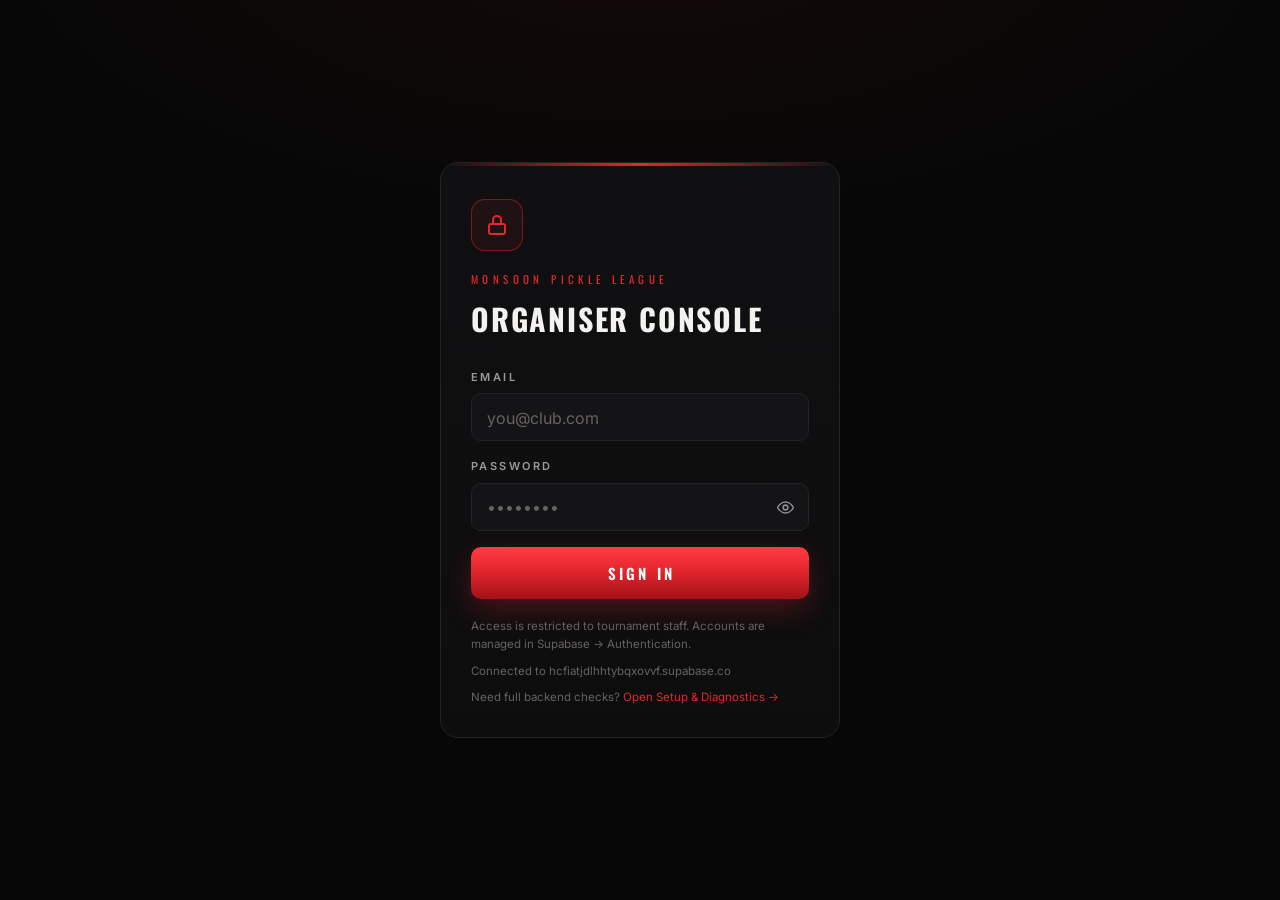
==== admin/index.html @ 857b5e9c "feat: match day — the run of show, the ladder and the rules that decide it Season 1 is one day: Sund" ====
<!DOCTYPE html>
<html lang="en">
<head>
  <meta charset="UTF-8" />
  <meta name="viewport" content="width=device-width, initial-scale=1.0, viewport-fit=cover" />
  <title>MPL Console — Monsoon Pickle League</title>
  <meta name="robots" content="noindex,nofollow" />
  <meta name="theme-color" content="#070707" />
  <link rel="icon" href="data:image/svg+xml,%3Csvg xmlns='http://www.w3.org/2000/svg' viewBox='0 0 100 100'%3E%3Crect x='8' y='8' width='84' height='84' rx='18' fill='%23e5262d'/%3E%3Cpath d='M30 52l14 14 26-30' stroke='%23070707' stroke-width='10' fill='none' stroke-linecap='round' stroke-linejoin='round'/%3E%3C/svg%3E" />
  <link rel="preconnect" href="https://fonts.googleapis.com" />
  <link rel="preconnect" href="https://fonts.gstatic.com" crossorigin />
  <link href="https://fonts.googleapis.com/css2?family=Oswald:wght@500;600;700&family=Inter:wght@400;500;600;700&family=Barlow+Condensed:wght@400;500;600;700&family=Barlow:wght@300;400;500;600&display=swap" rel="stylesheet" />
  <link rel="stylesheet" href="css/mn-card.css?v=202608200900" />
  <link rel="stylesheet" href="css/admin.css?v=202608200900" />
</head>
<body>


  <!-- ==================== LOGIN ==================== -->
  <div class="auth-wrap" id="authWrap">
    <form class="auth-card" id="loginForm" autocomplete="off">
      <div class="auth-badge" aria-hidden="true">
        <svg viewBox="0 0 24 24" fill="none" stroke="currentColor" stroke-width="2" stroke-linecap="round" stroke-linejoin="round"><rect x="4" y="11" width="16" height="10" rx="2"/><path d="M8 11V7a4 4 0 0 1 8 0v4"/></svg>
      </div>
      <p class="auth-kicker">Monsoon Pickle League</p>
      <h1 class="auth-title">Organiser Console</h1>

      <div class="field">
        <label for="adminEmail">Email</label>
        <input type="email" id="adminEmail" autocomplete="off" placeholder="you@club.com" required />
      </div>
      <div class="field">
        <label for="adminPass">Password</label>
        <input type="password" id="adminPass" autocomplete="new-password" placeholder="••••••••" required />
      </div>

      <div class="alert" id="authAlert" role="alert"></div>

      <button type="submit" class="btn-primary" id="btnLogin">
        <span class="spin" aria-hidden="true"></span><span class="btn-label">Sign In</span>
      </button>

      <button type="button" class="repair-toggle" id="btnRepairToggle" hidden>
        ⚡ First time here, or can't sign in? Set up my login →
      </button>

      <!-- Inline one-time account setup: creates + confirms the admin account
           using your Supabase secret key, then signs you straight in. -->
      <div class="repair-panel" id="repairPanel" hidden>
        <p class="repair-title">One-time login setup</p>
        <p class="repair-help">
          Paste your Supabase <b>secret key</b> (Project Settings → API keys →
          <code>service_role</code> or <code>sb_secret_…</code>). It's used in this
          tab only — never stored. This creates the account for the email &amp;
          password above (or resets them), confirms the email, and signs you in.
        </p>
        <div class="field">
          <label for="repairKey">Supabase secret key</label>
          <input type="password" id="repairKey" autocomplete="off" placeholder="service_role JWT or sb_secret_…" />
        </div>
        <div class="alert" id="repairAlert" role="alert"></div>
        <button type="button" class="btn-primary" id="btnRepairRun">
          <span class="spin" aria-hidden="true"></span><span class="btn-label">Create login &amp; sign in</span>
        </button>
      </div>

      <p class="auth-fine">Access is restricted to tournament staff. Accounts are managed in Supabase → Authentication.</p>
      <p class="auth-fine" id="authProject" style="margin-top:8px"></p>
      <p class="auth-fine" style="margin-top:8px">
        Need full backend checks? <a href="setup.html" style="color:var(--red); text-decoration:none">Open Setup &amp; Diagnostics →</a>
      </p>
    </form>
  </div>

  <!-- ==================== CONSOLE ==================== -->
  <div class="dash" id="dash" hidden>

    <header class="topbar">
      <div class="brand">
        <span class="brand-mark" aria-hidden="true"></span>
        <div>
          <p class="brand-league">Monsoon Pickle League</p>
          <p class="brand-sub">Organiser Console · <span id="brandSeason"></span></p>
        </div>
      </div>
      <div class="topbar-right">
        <span class="live-dot" id="liveDot" title="Realtime connection">
          <i></i><span id="liveLabel">connecting…</span>
        </span>
        <span class="whoami" id="whoami"></span>
        <button class="btn-mini ghost" id="btnLogout" type="button">Sign out</button>
      </div>
    </header>

    <nav class="tabs" role="tablist">
      <button class="tab on" data-tab="registrations" role="tab" aria-selected="true">Registrations</button>
      <button class="tab" data-tab="grid" role="tab" aria-selected="false">Full Table (Live)</button>
      <button class="tab" data-tab="teams" role="tab" aria-selected="false">Teams</button>
      <button class="tab" data-tab="tournament" role="tab" aria-selected="false">Tournament</button>
      <button class="tab" data-tab="pool" role="tab" aria-selected="false">Auction Pool</button>
      <button class="tab" data-tab="auction" role="tab" aria-selected="false">Auction</button>
      <button class="tab" data-tab="settings" role="tab" aria-selected="false">Event Controls</button>
    </nav>

    <!-- ---------- TAB: REGISTRATIONS ---------- -->
    <section class="tabpane" id="tab-registrations">

      <section class="stats" id="stats" aria-label="Registration statistics"></section>

      <section class="toolbar">
        <div class="filters">
          <input type="search" id="q" placeholder="Search name / phone / reg code…" />
          <select id="fPay">
            <option value="">All payments</option>
            <option>Online</option>
            <option>Cash</option>
          </select>
          <select id="fStatus"><option value="">All statuses</option></select>
        </div>
        <div class="toolbar-actions">
          <button class="btn-mini" id="btnRefresh" type="button">↻ Refresh</button>
          <button class="btn-mini" id="btnCsv" type="button">⬇ Download CSV</button>
          <button class="btn-primary sm" id="btnAdd" type="button">＋ Add Entry</button>
        </div>
      </section>

      <section class="table-wrap">
        <table class="regs">
          <thead>
            <tr>
              <th>Player</th>
              <th>Contact</th>
              <th>DUPR</th>
              <th>Jersey</th>
              <th>Payment</th>
              <th>Status</th>
              <th class="th-actions">Actions</th>
            </tr>
          </thead>
          <tbody id="regBody"></tbody>
        </table>
        <p class="empty" id="emptyMsg" hidden>No registrations match.</p>
      </section>
    </section>

    <!-- ---------- TAB: FULL TABLE (live editable spreadsheet) ---------- -->
    <section class="tabpane" id="tab-grid" hidden>
      <section class="toolbar">
        <div class="filters">
          <input type="search" id="gq" placeholder="Filter the sheet — name / phone / reg code / email…" />
        </div>
        <div class="toolbar-actions">
          <span class="grid-hint">Click any cell to edit · saves instantly · updates live</span>
          <button class="btn-mini" id="btnGridCsv" type="button">⬇ Download CSV</button>
          <button class="btn-primary sm" id="btnGridAdd" type="button">＋ Add Entry</button>
        </div>
      </section>

      <section class="grid-wrap">
        <table class="grid">
          <thead><tr id="gridHead"></tr></thead>
          <tbody id="gridBody"></tbody>
        </table>
        <p class="empty" id="gridEmpty" hidden>No registrations yet.</p>
      </section>

      <!-- used by the per-row photo upload buttons in the sheet -->
      <input type="file" id="gridPhotoInput" accept="image/*" hidden />
    </section>

    <!-- ---------- TAB: TEAMS ---------- -->
    <section class="tabpane" id="tab-teams" hidden>
      <section class="toolbar">
        <div class="filters">
          <input type="search" id="teamsQ" placeholder="Search a player or a team…" />
        </div>
        <div class="toolbar-actions">
          <span class="grid-hint" id="teamsHint">Live from the squad table — captains see the same list</span>
          <button class="btn-mini" id="btnTeamsCsv" type="button">⬇ Download CSV</button>
        </div>
      </section>

      <section class="stats" id="teamsStats" aria-label="Squad statistics"></section>

      <div class="squad-board" id="squadBoard"></div>
      <p class="empty" id="teamsEmpty" hidden>No squads yet — run <code>supabase/team-squads.sql</code>.</p>
    </section>

    <!-- ---------- TAB: TOURNAMENT ---------- -->
    <section class="tabpane" id="tab-tournament" hidden>
      <section class="toolbar">
        <div class="filters">
          <input type="search" id="tourQ" placeholder="Search a team…" />
          <select id="tourGroup">
            <option value="">All groups</option>
            <option value="A">Group A</option>
            <option value="B">Group B</option>
            <option value="C">Group C</option>
            <option value="D">Group D</option>
          </select>
        </div>
        <div class="toolbar-actions">
          <span class="grid-hint" id="tourWhen"></span>
          <button class="btn-mini" id="btnTourCsv" type="button">⬇ Download CSV</button>
        </div>
      </section>

      <section class="stats" id="tourStats" aria-label="Match day statistics"></section>

      <div id="tourFormat"></div>

      <h2 class="panel-title tour-h">Run of show</h2>
      <div class="run-wrap">
        <table class="run">
          <thead><tr id="runHead"></tr></thead>
          <tbody id="runBody"></tbody>
        </table>
      </div>
      <p class="empty" id="tourEmpty" hidden>No fixtures yet — run <code>supabase/tournament.sql</code>.</p>

      <h2 class="panel-title tour-h">Championship ladder</h2>
      <div id="tourLadder"></div>

      <h2 class="panel-title tour-h">The rules that decide it</h2>
      <div id="tourRules"></div>
    </section>

    <!-- ---------- TAB: AUCTION POOL ---------- -->
    <section class="tabpane" id="tab-pool" hidden>
      <section class="toolbar">
        <input type="search" id="poolQ" class="search" placeholder="Search by Player ID or name…" />
        <div class="toolbar-right">
          <span class="hint" id="poolHint">Click any cell to edit · saves instantly</span>
          <select id="poolCatFilter" class="mini-select">
            <option value="">All categories</option>
            <option value="A">A · Advance</option>
            <option value="B">B · Intermediate</option>
            <option value="C">C · Beginner</option>
          </select>
          <button class="btn-ghost" id="btnPoolAutolink" type="button" title="Give a Player Key to every pool player whose name matches a registration exactly">🔗 Auto-link by name</button>
          <button class="btn-ghost" id="btnPoolCsv" type="button">⬇ Download CSV</button>
          <button class="btn-primary" id="btnPoolAdd" type="button">+ Add player</button>
        </div>
      </section>

      <section class="stats" id="poolStats" aria-label="Pool statistics"></section>

      <!-- near-miss name matches the organiser can accept one by one -->
      <section class="suggest" id="poolSuggest" hidden>
        <div class="suggest-head">
          <h2 class="panel-title">Suggested links <span class="count" id="poolSuggestCount">0</span></h2>
          <p class="panel-sub">
            These pool players almost match a registration — usually a spelling difference.
            Linking one gives that player their photo, sex and DUPR. Check each before accepting.
          </p>
        </div>
        <div class="suggest-list" id="poolSuggestList"></div>
      </section>

      <section class="grid-wrap">
        <table class="grid">
          <thead><tr id="poolHead"></tr></thead>
          <tbody id="poolBody"></tbody>
        </table>
        <p class="empty" id="poolEmpty" hidden>The auction pool is empty.</p>
      </section>

      <!-- hidden input used by the per-row "upload photo" button -->
      <input type="file" id="poolPhotoInput" accept="image/*" hidden />
    </section>

    <!-- ---------- TAB: AUCTION ---------- -->
    <section class="tabpane" id="tab-auction" hidden>

      <!-- not-installed notice -->
      <div class="auc-missing" id="aucMissing" hidden>
        <b>Auction tables aren't installed yet.</b>
        <span>
          One-time setup: copy the SQL below, paste it into
          <b>Supabase → SQL Editor → Run</b>, then reload this page. It creates the
          auction tables and all 16 captain logins — the passwords appear here
          afterwards under <b>Team Logins</b>.
        </span>
        <div class="auc-missing-actions">
          <button class="btn-primary sm" id="btnCopyInstall" type="button">⧉ Copy setup SQL</button>
          <a class="btn-mini" id="lnkInstall" href="auction-install.sql" download="mpl-auction-install.sql">⬇ Download .sql</a>
          <a class="btn-mini ghost" id="lnkSqlEditor" href="#" target="_blank" rel="noopener">Open Supabase SQL Editor ↗</a>
        </div>
        <textarea id="installSql" class="install-sql" readonly hidden></textarea>
      </div>

      <div id="aucBody" hidden>

        <!-- ===== the screen the room watches ===== -->
        <section class="auc-stage" id="aucStage">

          <button class="mn-fs" id="btnAucFull" type="button"
                  title="Show this on the projector (F)" aria-label="Toggle full screen">
            <svg viewBox="0 0 24 24" fill="none" stroke="currentColor" stroke-width="2"
                 stroke-linecap="round" stroke-linejoin="round" aria-hidden="true">
              <path class="mn-fs-in" d="M8 3H5a2 2 0 0 0-2 2v3M16 3h3a2 2 0 0 1 2 2v3M8 21H5a2 2 0 0 1-2-2v-3M16 21h3a2 2 0 0 0 2-2v-3"/>
              <path class="mn-fs-out" d="M3 8h3a2 2 0 0 0 2-2V3M21 8h-3a2 2 0 0 1-2-2V3M3 16h3a2 2 0 0 1 2 2v3M21 16h-3a2 2 0 0 0-2 2v3"/>
            </svg>
            <span class="mn-fs-label">Full screen</span>
          </button>

          <div class="auc-stage-main">

            <div class="mplc-wrap" id="aucCard" hidden></div>

            <p class="auc-emptystage" id="aucEmptyStage">
              Enter a Player Key to put that player on screen.
            </p>
          </div>

          <div class="auc-stage-side">
            <div class="field">
              <label for="aucKey">Player Key</label>
              <div class="auc-key-row">
                <input type="search" id="aucKey" placeholder="e.g. 16" autocomplete="off"
                       spellcheck="false" autocapitalize="characters" />
                <button class="btn-mini" id="btnAucCall" type="button">Show</button>
              </div>
              <p class="auc-callhint" id="aucKeyHint" role="status"></p>
            </div>

            <div class="field">
              <label for="aucSellTeam">Sell to</label>
              <select id="aucSellTeam"></select>
            </div>
            <div class="field">
              <label for="aucSellPrice">Final price</label>
              <input type="number" id="aucSellPrice" min="0" step="100" placeholder="base price" />
            </div>
            <button class="btn-primary sm" id="btnAucSell" type="button">
              <span class="spin" aria-hidden="true"></span><span class="btn-label">✓ Sell Player</span>
            </button>
            <div class="auc-side-actions">
              <button class="btn-mini" id="btnAucUnsold" type="button">Mark unsold</button>
              <button class="btn-mini ghost" id="btnAucClear" type="button">Clear</button>
            </div>
          </div>
        </section>

        <!-- ===== one table: the whole pool, sold and unsold ===== -->
        <div class="panel">
          <h2 class="panel-title">Players <span class="count" id="aucListCount">0</span></h2>
          <div class="auc-list-bar">
            <input type="search" id="aucListQ" placeholder="Search by Player Key or name…" />
            <select id="aucListStatus">
              <option value="">All players</option>
              <option value="pool">Not yet auctioned</option>
              <option value="sold">Sold</option>
              <option value="unsold">Unsold</option>
            </select>
            <select id="aucListCat">
              <option value="">All categories</option>
              <option value="A">A · Advance</option>
              <option value="B">B · Intermediate</option>
              <option value="C">C · Beginner</option>
            </select>
            <select id="aucListTeam"><option value="">All teams</option></select>
          </div>
          <div class="auc-list-tally" id="aucListTally"></div>
          <div class="auc-list-wrap">
            <table class="auc-list">
              <thead>
                <tr>
                  <th>Key</th><th>Player</th><th>Cat</th><th class="num">Base</th>
                  <th>Status</th><th>Team</th><th class="num">Price</th><th class="th-actions">·</th>
                </tr>
              </thead>
              <tbody id="aucListBody"></tbody>
            </table>
            <p class="empty" id="aucListEmpty" hidden>No players match.</p>
          </div>
        </div>

        <!-- teams · wallets · squads -->
        <div class="panel">
          <h2 class="panel-title">Teams · Wallets · Squads <span class="count" id="aucTeamCount">16</span></h2>
          <p class="panel-sub">
            Every wallet updates automatically on each sale. Adjust a purse, top up funds,
            or release a player back to the pool (which refunds the team) — all live.
          </p>
          <div class="auc-team-bar">
            <input type="search" id="aucTeamQ" placeholder="Find a team or captain…" />
            <button class="btn-mini" id="btnAucExpandAll" type="button">Expand all squads</button>
          </div>
          <div class="team-cards" id="aucTeamCards"></div>
        </div>

        <!-- team logins: check & reset -->
        <div class="panel">
          <h2 class="panel-title">Team Logins <span class="count" id="aucLoginCount">0</span></h2>
          <p class="panel-sub">
            Check every captain's credentials and reset any password. Passwords are
            stored in a staff-only table — captains and the public can never read them.
          </p>

          <div class="login-key-row">
            <div class="field" style="margin:0; flex:1; min-width:220px">
              <label for="aucLoginKey">Supabase secret key <span class="hint">(needed to create or reset accounts · used in this tab only)</span></label>
              <input type="password" id="aucLoginKey" autocomplete="off" placeholder="service_role JWT or sb_secret_…" />
            </div>
          </div>

          <div class="login-actions">
            <button class="btn-primary sm" id="btnLoginCheck" type="button">
              <span class="spin" aria-hidden="true"></span><span class="btn-label">⟳ Check all logins</span>
            </button>
            <button class="btn-mini" id="btnLoginApplyAll" type="button">Create / reset all 16</button>
            <button class="btn-mini" id="btnLoginRandom" type="button">🎲 Generate new passwords</button>
            <button class="btn-mini" id="btnLoginReveal" type="button">👁 Show passwords</button>
            <button class="btn-mini" id="btnLoginCopy" type="button">⧉ Copy list</button>
            <button class="btn-mini" id="btnLoginCsv" type="button">⬇ CSV</button>
          </div>

          <div class="alert" id="aucLoginAlert" role="alert"></div>

          <div class="table-wrap">
            <table class="regs login-table">
              <thead>
                <tr><th>Username</th><th>Password</th><th>Account</th><th class="th-actions">Reset</th></tr>
              </thead>
              <tbody id="aucLoginBody"></tbody>
            </table>
          </div>
        </div>

        <div class="panel danger">
          <h2 class="panel-title">Auction Danger Zone</h2>
          <p class="panel-sub">Resets every purse to full and returns all players to the pool.</p>
          <div class="panel-actions">
            <button class="btn-mini danger" id="btnAucReset" type="button">Reset entire auction</button>
          </div>
        </div>
      </div>
    </section>

    <!-- ---------- TAB: EVENT CONTROLS ---------- -->
    <section class="tabpane" id="tab-settings" hidden>
      <div class="settings-grid">

        <div class="panel">
          <h2 class="panel-title">Registration Window</h2>
          <p class="panel-sub">Instantly open or close the public registration form.</p>
          <label class="switch-row">
            <span class="switch">
              <input type="checkbox" id="setOpen" />
              <i></i>
            </span>
            <span class="switch-label" id="setOpenLabel">Registrations are open</span>
          </label>
          <div class="field" style="margin-top:18px">
            <label for="setBanner">Announcement banner <span class="hint">(shown on the form; leave empty to hide)</span></label>
            <input type="text" id="setBanner" maxlength="140" placeholder="e.g. Only 8 doubles slots left!" />
          </div>
          <button class="btn-primary sm" id="btnSaveSettings" type="button" style="margin-top:6px">
            <span class="spin" aria-hidden="true"></span><span class="btn-label">Save Controls</span>
          </button>
        </div>

        <div class="panel">
          <h2 class="panel-title">Database</h2>
          <p class="panel-sub">Everything below acts directly on your Supabase project.</p>
          <ul class="db-facts" id="dbFacts"></ul>
          <div class="panel-actions">
            <button class="btn-mini" id="btnCsvAll" type="button">⬇ Export full CSV backup</button>
          </div>
        </div>

        <div class="panel danger">
          <h2 class="panel-title">Danger Zone</h2>
          <p class="panel-sub">Bulk actions are permanent. A confirmation is required.</p>
          <div class="panel-actions">
            <button class="btn-mini danger" id="btnPurgeRejected" type="button">Delete all rejected entries</button>
          </div>
        </div>

      </div>
    </section>
  </div>

  <!-- ==================== ENTRY EDITOR MODAL ==================== -->
  <div class="modal-veil" id="modalVeil" hidden>
    <form class="modal" id="entryForm" role="dialog" aria-modal="true" aria-labelledby="modalTitle">
      <header class="modal-head">
        <h2 id="modalTitle">Add Entry</h2>
        <button type="button" class="modal-x" id="btnModalClose" aria-label="Close">✕</button>
      </header>

      <div class="modal-body">
        <div class="mgrid">
          <div class="field span2">
            <label for="mName">Player's Name *</label>
            <input type="text" id="mName" required />
          </div>
          <div class="field">
            <label for="mPhone">Phone *</label>
            <input type="tel" id="mPhone" required />
          </div>
          <div class="field">
            <label for="mEmail">Email</label>
            <input type="email" id="mEmail" />
          </div>
          <div class="field">
            <label for="mGender">Gender *</label>
            <select id="mGender" required>
              <option>Male</option><option>Female</option><option>Other</option>
            </select>
          </div>
          <div class="field">
            <label for="mDupr">DUPR</label>
            <input type="number" id="mDupr" step="0.001" min="0" max="8" placeholder="unrated" />
          </div>
          <div class="field">
            <label for="mSize">Jersey Size *</label>
            <select id="mSize" required></select>
          </div>
          <div class="field">
            <label for="mJName">Name on Jersey *</label>
            <input type="text" id="mJName" maxlength="12" required />
          </div>
          <div class="field">
            <label for="mPay">Payment *</label>
            <select id="mPay"><option>Online</option><option>Cash</option></select>
          </div>
          <div class="field">
            <label for="mStatus">Status *</label>
            <select id="mStatus"></select>
          </div>

          <div class="field span2 img-fields">
            <div>
              <label for="mProfileFile">Profile picture</label>
              <div class="img-edit">
                <img id="mProfileThumb" alt="" hidden />
                <input type="file" id="mProfileFile" accept="image/*" />
              </div>
            </div>
            <div>
              <label for="mShotFile">Payment screenshot</label>
              <div class="img-edit">
                <img id="mShotThumb" alt="" hidden />
                <input type="file" id="mShotFile" accept="image/*" />
              </div>
            </div>
          </div>
        </div>

        <div class="alert" id="modalAlert" role="alert"></div>
      </div>

      <footer class="modal-foot">
        <button type="button" class="btn-mini ghost" id="btnModalCancel">Cancel</button>
        <button type="submit" class="btn-primary sm" id="btnModalSave">
          <span class="spin" aria-hidden="true"></span><span class="btn-label">Save Entry</span>
        </button>
      </footer>
    </form>
  </div>

  <!-- ==================== CONFIRM DIALOG ==================== -->
  <div class="modal-veil" id="confirmVeil" hidden>
    <div class="modal confirm" role="alertdialog" aria-modal="true" aria-labelledby="confirmMsg">
      <p id="confirmMsg" class="confirm-msg"></p>
      <div class="modal-foot">
        <button type="button" class="btn-mini ghost" id="btnConfirmNo">Cancel</button>
        <button type="button" class="btn-mini danger" id="btnConfirmYes">Delete</button>
      </div>
    </div>
  </div>

  <!-- ==================== LIGHTBOX / TOASTS ==================== -->
  <div class="lightbox" id="lightbox" hidden><img alt="Attachment preview" id="lightboxImg" /></div>
  <div class="toasts" id="toasts" aria-live="polite"></div>

  <script src="js/mpl-format.js?v=202608200900"></script>
  <script src="js/mn-sky.js?v=202608200900"></script>
  <script src="js/mn-card.js?v=202608200900"></script>
  <script src="js/mn-pw.js?v=202608200900"></script>
  <script src="js/mn-sold.js?v=202608200900"></script>
  <script src="js/vendor/supabase.js" defer></script>
  <script src="js/config.js?v=202608200900"></script>
  <script src="js/admin.js?v=202608200900" defer></script>
</body>
</html>
---- admin/css/mn-card.css ----
/* ==========================================================================
   THE PLAYER CARD

   The artwork is the card. This file does not draw any of it — no frame, no
   panel, no boxes, no wordmark. It places the supplied PNG at full size and
   positions the photo and the text on top of it, at percentages of the
   artwork so the whole thing scales as one picture from a phone to a
   projector.

   Type sizes are in cqw — hundredths of the card's own width — for the same
   reason. Nothing here uses a breakpoint.
   ========================================================================== */

.mplc-wrap { container-type: inline-size; width: 100%; }

.mplc {
  position: relative;
  width: 100%;
  aspect-ratio: var(--ratio, 1.5);
  overflow: hidden;
  font-family: 'Barlow Condensed', 'Oswald', system-ui, sans-serif;
  color: #fff;
  isolation: isolate;
  contain: layout paint;
  background: #000;
}

/* the artwork itself, edge to edge */
.mplc-art {
  position: absolute; inset: 0;
  width: 100%; height: 100%;
  display: block;
  object-fit: fill;          /* the overlay percentages assume the full frame */
  z-index: 0;
  pointer-events: none;
  user-select: none;
}

/* ---------- the photo, inside the panel the artwork draws ---------- */
.mplc-stand {
  position: absolute;
  z-index: 1;
  overflow: hidden;
  border-radius: 1.2cqw;
  display: grid;
  place-items: center;
}
.mplc-photo {
  width: 100%; height: 100%;
  display: block;
  object-fit: cover;
  /* object-position and filter are set per photo from its own pixels */
  object-position: 50% 18%;
  /* The panel is lit from a single overhead source. Feathering the photo's
     edges into the dark is what lets a flat phone snapshot sit inside that
     light instead of looking pasted onto it — and it is why a hard cutout
     is not needed for the card to read correctly. */
  -webkit-mask-image:
    radial-gradient(74% 78% at 50% 32%, #000 46%, rgba(0,0,0,.72) 70%, transparent 93%),
    linear-gradient(180deg, #000 58%, rgba(0,0,0,.4) 84%, transparent 99%);
  mask-image:
    radial-gradient(74% 78% at 50% 32%, #000 46%, rgba(0,0,0,.72) 70%, transparent 93%),
    linear-gradient(180deg, #000 58%, rgba(0,0,0,.4) 84%, transparent 99%);
  -webkit-mask-composite: source-in;
  mask-composite: intersect;
}
.mplc-photo.is-broken { display: none; }

/* If the artwork itself cannot be fetched — a stale cache pointing at a
   filename that no longer ships, a phone on a bad connection — the browser
   draws its own broken-image icon, which looks like a fault rather than a
   card. Hide it and fall back to the card's own dark ground, so the player's
   details still read as a deliberate card. */
.mplc-art.is-broken { visibility: hidden; }
.mplc:has(.mplc-art.is-broken) {
  background:
    radial-gradient(120% 90% at 50% -10%, #1a1622 0%, #0b0a10 46%, #050508 78%, #000 100%);
  border: 1px solid rgba(229, 38, 45, .4);
  border-radius: 2.1cqw;
}
.mplc-initial {
  font-weight: 700;
  font-size: 9cqw;
  color: rgba(255, 255, 255, .14);
  letter-spacing: .04em;
}

/* ---------- text on the artwork ---------- */
.mplc-name {
  position: absolute;
  z-index: 2;
  display: flex;
  align-items: flex-end;
  justify-content: center;   /* the artwork's right column is centred; so is this */
  text-align: center;
  font-weight: 700;
  font-size: 4.7cqw;
  line-height: 1;
  letter-spacing: .012em;
  text-transform: uppercase;
  text-shadow: 0 0 2.2cqw rgba(255, 92, 96, .3), 0 .16cqw .4cqw rgba(0, 0, 0, .92);
  overflow-wrap: anywhere;
}
.mplc-name[data-step="long"]  { font-size: 3.9cqw; }
.mplc-name[data-step="xlong"] { font-size: 3.15cqw; line-height: 1.04; }

/* one box on the artwork: label above its red rule, value below */
.mplc-tile,
.mplc-price {
  position: absolute;
  z-index: 2;
  display: flex;
  flex-direction: column;
  align-items: center;
  padding: 0 .5cqw;
  text-align: center;
}
.mplc-tile-k {
  font-family: 'Barlow', system-ui, sans-serif;
  font-weight: 600;
  font-size: 1.02cqw;
  letter-spacing: .2em;
  text-transform: uppercase;
  color: #9a9da4;
  white-space: nowrap;
  /* sit just above the rule the artwork already draws */
  height: var(--rule, 30%);
  display: flex;
  align-items: center;
}
/* fills the space below the artwork's rule and centres in it, so the figure
   is optically in the middle of the lower half of the box rather than
   hanging off the line */
.mplc-tile-v {
  flex: 1;
  display: flex;
  flex-direction: column;
  align-items: center;
  justify-content: center;
  font-weight: 700;
  font-size: 3.05cqw;
  line-height: 1.04;
  color: #fff;
  white-space: nowrap;
  min-height: 0;
}
.mplc-tile-v.is-empty { color: rgba(255, 255, 255, .3); }
.mplc-tile-v i {
  display: block;
  font-family: 'Barlow', system-ui, sans-serif;
  font-style: normal;
  font-weight: 600;
  font-size: .9cqw;
  letter-spacing: .17em;
  color: #ff9d9f;
  margin-top: .05cqw;
}

.mplc-price { justify-content: center; }
.mplc-price .mplc-price-v { margin-top: .1cqw; }
.mplc-price .mplc-tile-k { color: #ffcccd; height: auto; margin-bottom: .35cqw; }
.mplc-price-v {
  font-weight: 700;
  font-size: 4.15cqw;
  line-height: 1;
  color: #fff;
  white-space: nowrap;
  text-shadow: 0 0 1.8cqw rgba(255, 122, 124, .42);
}

/* auction state is not part of the artwork, so it stays at the corner */
.mplc-flag {
  position: absolute; top: 0; left: 0;
  z-index: 3;
  font-size: 1.35cqw; font-weight: 700;
  letter-spacing: .26em; text-transform: uppercase;
  padding: .5cqw 1.2cqw;
  border-radius: 0 0 .9cqw 0;
  background: linear-gradient(120deg, #b8161a, #e5262d);
  box-shadow: 0 .3cqw 1.6cqw rgba(0, 0, 0, .6);
}
.mplc-flag--unsold { background: linear-gradient(120deg, #3a3d45, #5a5e68); }
---- admin/css/admin.css ----
/* ============================================================
   MPL ORGANISER CONSOLE — standalone stylesheet
   (self-contained so /admin can deploy as its own Vercel project)
   ============================================================ */

:root {
  --bg: #070707;
  --bg-2: #0d0d0e;
  --panel: #101012;
  --panel-2: #141416;
  --line: #232326;
  --line-strong: #303034;
  --red: #e5262d;
  --red-deep: #a1121a;
  --red-glow: rgba(229, 38, 45, 0.35);
  --text: #f4f2ef;
  --text-dim: #9d9a96;
  --text-faint: #66625f;
  --ok: #2fbf71;
  --warn: #e8c35a;
  --info: #9cc0ff;
  --radius: 14px;
  --radius-sm: 10px;
  --font-display: "Oswald", "Arial Narrow", sans-serif;
  --font-body: "Inter", -apple-system, "Segoe UI", Roboto, sans-serif;
  --ease-out: cubic-bezier(0.16, 1, 0.3, 1);
}

* { box-sizing: border-box; margin: 0; padding: 0; }

body {
  background:
    radial-gradient(90% 60% at 50% -10%, rgba(229,38,45,0.06), transparent 60%),
    var(--bg);
  color: var(--text);
  font-family: var(--font-body);
  font-size: 16px;
  line-height: 1.55;
  -webkit-font-smoothing: antialiased;
  min-height: 100vh;
  min-height: 100svh;
}

img { max-width: 100%; display: block; }
button { font-family: inherit; cursor: pointer; }
input, select { font-family: inherit; }
[hidden] { display: none !important; }
::selection { background: var(--red); color: #fff; }

@keyframes pageIn {
  from { opacity: 0; transform: translateY(26px); }
  to   { opacity: 1; transform: none; }
}
@keyframes fadeIn { from { opacity: 0; } to { opacity: 1; } }
@keyframes rot { to { transform: rotate(360deg); } }
@keyframes shake {
  0%,100% { transform: translateX(0); }
  20% { transform: translateX(-7px); }
  40% { transform: translateX(6px); }
  60% { transform: translateX(-4px); }
  80% { transform: translateX(3px); }
}

/* ------------------------------------------------------------
   SHARED CONTROLS
   ------------------------------------------------------------ */
.field { margin-bottom: 16px; }
.field label {
  display: block;
  font-size: 11px;
  font-weight: 600;
  letter-spacing: 0.22em;
  text-transform: uppercase;
  color: var(--text-dim);
  margin-bottom: 8px;
}
.field .hint {
  text-transform: none;
  letter-spacing: 0.02em;
  color: var(--text-faint);
  font-weight: 400;
}
.field input, .field select {
  width: 100%;
  background: var(--panel-2);
  border: 1px solid var(--line);
  border-radius: var(--radius-sm);
  color: var(--text);
  font-size: 16px;
  padding: 13px 15px;
  outline: none;
  transition: border-color 0.25s, box-shadow 0.25s;
  appearance: none;
}
.field input::placeholder { color: var(--text-faint); }
.field input:focus, .field select:focus {
  border-color: var(--red);
  box-shadow: 0 0 0 3px rgba(229,38,45,0.16);
}
.field select {
  background-image: url("data:image/svg+xml,%3Csvg xmlns='http://www.w3.org/2000/svg' width='14' height='14' viewBox='0 0 24 24' fill='none' stroke='%239d9a96' stroke-width='2.4' stroke-linecap='round' stroke-linejoin='round'%3E%3Cpath d='m6 9 6 6 6-6'/%3E%3C/svg%3E");
  background-repeat: no-repeat;
  background-position: right 14px center;
  padding-right: 40px;
}

.btn-primary {
  width: 100%;
  appearance: none;
  border: none;
  border-radius: var(--radius-sm);
  background: linear-gradient(180deg, #ff3b42 0%, var(--red) 45%, var(--red-deep) 100%);
  color: #fff;
  font-family: var(--font-display);
  font-size: 15px;
  font-weight: 600;
  letter-spacing: 0.22em;
  text-indent: 0.22em;
  text-transform: uppercase;
  padding: 15px 18px;
  box-shadow: 0 10px 28px rgba(229,38,45,0.28);
  transition: transform 0.2s var(--ease-out), box-shadow 0.25s, filter 0.25s;
}
.btn-primary:hover { transform: translateY(-1px); box-shadow: 0 14px 36px rgba(229,38,45,0.38); }
.btn-primary:active { transform: none; }
.btn-primary:disabled { filter: grayscale(0.4) brightness(0.75); pointer-events: none; }
.btn-primary.sm { width: auto; font-size: 13px; padding: 12px 22px; }
.btn-primary .spin {
  display: none;
  width: 16px; height: 16px;
  border: 2.5px solid rgba(255,255,255,0.35);
  border-top-color: #fff;
  border-radius: 50%;
  animation: rot 0.8s linear infinite;
  vertical-align: -3px;
  margin-right: 10px;
}
.btn-primary.busy .spin { display: inline-block; }

.btn-mini {
  appearance: none;
  border: 1px solid var(--line-strong);
  background: var(--panel-2);
  color: var(--text);
  border-radius: 999px;
  font-size: 12.5px;
  font-weight: 600;
  letter-spacing: 0.06em;
  padding: 10px 18px;
  transition: all 0.2s;
  text-decoration: none;
  display: inline-flex;
  align-items: center;
  gap: 6px;
}
.btn-mini:hover { border-color: var(--red); color: #fff; }
.btn-mini.ghost { background: transparent; color: var(--text-dim); }
.btn-mini.danger { border-color: rgba(229,38,45,0.55); color: #ff8b8e; background: rgba(229,38,45,0.06); }
.btn-mini.danger:hover { background: rgba(229,38,45,0.14); color: #fff; }

.alert {
  border: 1px solid rgba(229,38,45,0.55);
  background: rgba(229,38,45,0.07);
  color: #ffd7d8;
  border-radius: var(--radius-sm);
  padding: 13px 16px;
  font-size: 14px;
  margin: 0 0 16px;
  display: none;
}
.alert.show { display: block; animation: shake 0.5s var(--ease-out); }

/* ------------------------------------------------------------
   AUTH
   ------------------------------------------------------------ */
.auth-wrap {
  min-height: 100vh;
  min-height: 100svh;
  display: grid;
  place-items: center;
  padding: 24px;
}
.auth-card {
  width: 100%;
  max-width: 400px;
  background: linear-gradient(180deg, var(--panel), var(--bg-2));
  border: 1px solid var(--line);
  border-radius: 18px;
  padding: 36px 30px 30px;
  animation: pageIn 0.7s var(--ease-out) both;
  position: relative;
  overflow: hidden;
}
.auth-card::before {
  content: "";
  position: absolute;
  top: 0; left: 0; right: 0;
  height: 3px;
  background: linear-gradient(90deg, transparent, var(--red), transparent);
}
.auth-badge {
  width: 52px; height: 52px;
  border-radius: 14px;
  display: grid;
  place-items: center;
  border: 1px solid rgba(229,38,45,0.45);
  background: rgba(229,38,45,0.08);
  color: var(--red);
  margin-bottom: 20px;
}
.auth-badge svg { width: 24px; height: 24px; }
.auth-kicker {
  font-family: var(--font-display);
  font-size: 11px;
  letter-spacing: 0.4em;
  text-transform: uppercase;
  color: var(--red);
  margin-bottom: 8px;
}
.auth-title {
  font-family: var(--font-display);
  font-size: 30px;
  font-weight: 700;
  letter-spacing: 0.06em;
  text-transform: uppercase;
  margin-bottom: 26px;
}
.auth-fine {
  margin-top: 18px;
  font-size: 11.5px;
  color: var(--text-faint);
  line-height: 1.6;
}

/* inline first-time login setup */
.repair-toggle {
  appearance: none;
  width: 100%;
  margin-top: 12px;
  background: transparent;
  border: 1px dashed var(--line-strong);
  color: var(--text-dim);
  border-radius: var(--radius-sm);
  font-size: 13px;
  font-weight: 600;
  padding: 12px 14px;
  transition: all 0.2s;
}
.repair-toggle:hover { border-color: var(--red); color: #fff; }
.repair-panel {
  margin-top: 14px;
  border: 1px solid rgba(229,38,45,0.4);
  border-radius: var(--radius-sm);
  background: rgba(229,38,45,0.05);
  padding: 18px 16px;
  animation: pageIn 0.4s var(--ease-out) both;
}
.repair-title {
  font-family: var(--font-display);
  font-size: 14px;
  font-weight: 600;
  letter-spacing: 0.2em;
  text-transform: uppercase;
  color: var(--red);
  margin-bottom: 8px;
}
.repair-help {
  font-size: 12px;
  color: var(--text-dim);
  line-height: 1.65;
  margin-bottom: 14px;
}
.repair-help code {
  background: var(--panel-2);
  border: 1px solid var(--line);
  border-radius: 5px;
  padding: 1px 6px;
  font-size: 11px;
  color: #ffb3b5;
}
.repair-panel .field { margin-bottom: 12px; }

/* ------------------------------------------------------------
   TOPBAR / TABS / LAYOUT
   ------------------------------------------------------------ */
.dash {
  max-width: 1240px;
  margin: 0 auto;
  padding: 22px 22px 90px;
  animation: pageIn 0.6s var(--ease-out) both;
}
@media (max-width: 600px) { .dash { padding: 16px 14px 70px; } }

.topbar {
  display: flex;
  flex-wrap: wrap;
  align-items: center;
  justify-content: space-between;
  gap: 14px;
  padding: 14px 18px;
  border: 1px solid var(--line);
  border-radius: var(--radius);
  background: linear-gradient(180deg, var(--panel), var(--bg-2));
  margin-bottom: 18px;
}
.brand { display: flex; align-items: center; gap: 13px; min-width: 0; }
.brand-mark {
  flex: none;
  width: 38px; height: 38px;
  border-radius: 11px;
  background:
    radial-gradient(circle at 32% 30%, #ff5a5f, var(--red-deep));
  box-shadow: 0 6px 18px rgba(229,38,45,0.35);
  position: relative;
}
.brand-mark::after {
  content: "";
  position: absolute;
  inset: 10px;
  border-radius: 50%;
  background:
    radial-gradient(circle at 35% 35%, rgba(0,0,0,0.55) 2.5px, transparent 3px),
    radial-gradient(circle at 68% 30%, rgba(0,0,0,0.55) 2.5px, transparent 3px),
    radial-gradient(circle at 55% 65%, rgba(0,0,0,0.55) 2.5px, transparent 3px);
}
.brand-league {
  font-family: var(--font-display);
  font-weight: 700;
  font-size: 15px;
  letter-spacing: 0.14em;
  text-transform: uppercase;
  white-space: nowrap;
}
.brand-sub {
  font-size: 11px;
  color: var(--text-faint);
  letter-spacing: 0.08em;
}
.topbar-right {
  display: flex;
  align-items: center;
  gap: 14px;
  flex-wrap: wrap;
}
.whoami {
  font-size: 12px;
  color: var(--text-dim);
  max-width: 220px;
  overflow: hidden;
  text-overflow: ellipsis;
  white-space: nowrap;
}
.live-dot {
  display: inline-flex;
  align-items: center;
  gap: 7px;
  font-size: 11px;
  letter-spacing: 0.14em;
  text-transform: uppercase;
  color: var(--text-faint);
  border: 1px solid var(--line);
  padding: 6px 13px;
  border-radius: 999px;
}
.live-dot i {
  width: 7px; height: 7px;
  border-radius: 50%;
  background: var(--text-faint);
}
.live-dot.on { color: var(--ok); border-color: rgba(47,191,113,0.4); }
.live-dot.on i {
  background: var(--ok);
  box-shadow: 0 0 8px rgba(47,191,113,0.8);
  animation: livePulse 1.8s ease-in-out infinite;
}
@keyframes livePulse { 0%,100% { opacity: 1; } 50% { opacity: 0.35; } }

.tabs { display: flex; gap: 8px; margin-bottom: 20px; }
.tab {
  appearance: none;
  border: 1px solid var(--line);
  background: transparent;
  color: var(--text-dim);
  border-radius: 999px;
  font-family: var(--font-display);
  font-size: 13px;
  font-weight: 600;
  letter-spacing: 0.18em;
  text-transform: uppercase;
  padding: 11px 22px;
  transition: all 0.22s var(--ease-out);
}
.tab:hover { color: var(--text); border-color: var(--line-strong); }
.tab.on {
  color: #fff;
  border-color: var(--red);
  background: rgba(229,38,45,0.12);
  box-shadow: 0 4px 18px rgba(229,38,45,0.14);
}
.tabpane { animation: pageIn 0.45s var(--ease-out) both; }

/* ------------------------------------------------------------
   STATS
   ------------------------------------------------------------ */
.stats {
  display: grid;
  grid-template-columns: repeat(auto-fit, minmax(140px, 1fr));
  gap: 12px;
  margin-bottom: 18px;
}
.stat {
  border: 1px solid var(--line);
  border-radius: var(--radius-sm);
  background: var(--panel);
  padding: 16px 18px;
  position: relative;
  overflow: hidden;
}
.stat::after {
  content: "";
  position: absolute;
  left: 0; top: 0; bottom: 0;
  width: 3px;
  background: var(--line-strong);
}
.stat.red::after { background: var(--red); }
.stat.ok::after { background: var(--ok); }
.stat.warn::after { background: var(--warn); }
.stat .n {
  font-family: var(--font-display);
  font-size: 30px;
  font-weight: 700;
  line-height: 1.1;
}
.stat.red .n { color: var(--red); }
.stat.ok .n { color: var(--ok); }
.stat.warn .n { color: var(--warn); }
.stat .l {
  font-size: 10.5px;
  letter-spacing: 0.2em;
  text-transform: uppercase;
  color: var(--text-faint);
  margin-top: 4px;
}

/* ------------------------------------------------------------
   TOOLBAR
   ------------------------------------------------------------ */
.toolbar {
  display: flex;
  flex-wrap: wrap;
  gap: 10px;
  align-items: center;
  justify-content: space-between;
  margin-bottom: 16px;
}
.filters {
  display: grid;
  grid-template-columns: minmax(180px, 2fr) repeat(3, minmax(120px, 1fr));
  gap: 10px;
  flex: 1;
  min-width: 0;
}
@media (max-width: 900px) { .filters { grid-template-columns: 1fr 1fr; } }
@media (max-width: 480px) { .filters { grid-template-columns: 1fr; } }
.filters input, .filters select {
  background: var(--panel-2);
  border: 1px solid var(--line);
  border-radius: var(--radius-sm);
  color: var(--text);
  font-size: 16px;
  padding: 11px 14px;
  outline: none;
  appearance: none;
  min-width: 0;
}
.filters input:focus, .filters select:focus { border-color: var(--red); }
.toolbar-actions { display: flex; gap: 9px; flex-wrap: wrap; }

/* ------------------------------------------------------------
   TABLE
   ------------------------------------------------------------ */
.table-wrap {
  border: 1px solid var(--line);
  border-radius: var(--radius);
  overflow-x: auto;
  background: var(--panel);
  -webkit-overflow-scrolling: touch;
}
table.regs {
  width: 100%;
  border-collapse: collapse;
  min-width: 980px;
  font-size: 13.5px;
}
.regs th {
  text-align: left;
  font-size: 10.5px;
  letter-spacing: 0.24em;
  text-transform: uppercase;
  color: var(--text-faint);
  font-weight: 600;
  padding: 14px 16px;
  border-bottom: 1px solid var(--line);
  white-space: nowrap;
  position: sticky;
  top: 0;
  background: var(--panel);
  z-index: 1;
}
.regs td {
  padding: 13px 16px;
  border-bottom: 1px solid var(--line);
  vertical-align: middle;
}
.regs tbody tr { transition: background 0.15s; }
.regs tbody tr:hover { background: rgba(255,255,255,0.025); }
.regs tbody tr.fresh { animation: freshRow 2.4s ease-out both; }
@keyframes freshRow {
  from { background: rgba(229,38,45,0.16); }
  to   { background: transparent; }
}
.regs tbody tr:last-child td { border-bottom: none; }

.p-cell { display: flex; align-items: center; gap: 12px; min-width: 190px; }
.avatar-sm {
  width: 40px; height: 40px;
  border-radius: 50%;
  object-fit: cover;
  border: 1.5px solid var(--line-strong);
  cursor: zoom-in;
  flex: none;
  background: var(--panel-2);
}
.avatar-sm.none {
  display: grid;
  place-items: center;
  color: var(--text-faint);
  font-size: 15px;
  cursor: default;
}
.p-cell .nm { font-weight: 600; color: var(--text); overflow-wrap: anywhere; }
.p-cell .code {
  font-family: ui-monospace, Menlo, monospace;
  font-size: 11px;
  color: var(--red);
  letter-spacing: 0.05em;
}
.sub { color: var(--text-faint); font-size: 12px; overflow-wrap: anywhere; }
td .partner { color: var(--text-dim); font-size: 12px; }

.pay-chip {
  display: inline-flex;
  align-items: center;
  gap: 7px;
  font-size: 12px;
  font-weight: 600;
  padding: 5px 12px;
  border-radius: 999px;
  border: 1px solid var(--line-strong);
  color: var(--text-dim);
  white-space: nowrap;
}
.pay-chip.online { border-color: rgba(229,38,45,0.5); color: #ff9a9d; }
.shot-link {
  color: var(--text);
  text-decoration: underline dotted;
  cursor: zoom-in;
  font-size: 12px;
}

select.status {
  appearance: none;
  background: var(--panel-2);
  border: 1px solid var(--line-strong);
  color: var(--text);
  border-radius: 999px;
  font-size: 12px;
  font-weight: 600;
  padding: 7px 26px 7px 14px;
  outline: none;
  cursor: pointer;
  background-image: url("data:image/svg+xml,%3Csvg xmlns='http://www.w3.org/2000/svg' width='10' height='10' viewBox='0 0 24 24' fill='none' stroke='%2366625f' stroke-width='3' stroke-linecap='round' stroke-linejoin='round'%3E%3Cpath d='m6 9 6 6 6-6'/%3E%3C/svg%3E");
  background-repeat: no-repeat;
  background-position: right 10px center;
}
select.status.s-pending    { border-color: #8a6d1a; color: var(--warn); }
select.status.s-verified   { border-color: rgba(47,191,113,0.6); color: var(--ok); }
select.status.s-checked-in { border-color: rgba(120,170,255,0.55); color: var(--info); }
select.status.s-rejected   { border-color: rgba(229,38,45,0.6); color: #ff8b8e; }

.th-actions { text-align: right; }
.row-actions {
  display: flex;
  gap: 7px;
  justify-content: flex-end;
}
.icon-btn {
  appearance: none;
  width: 34px; height: 34px;
  border-radius: 9px;
  border: 1px solid var(--line-strong);
  background: var(--panel-2);
  color: var(--text-dim);
  display: grid;
  place-items: center;
  transition: all 0.18s;
}
.icon-btn svg { width: 15px; height: 15px; }
.icon-btn:hover { border-color: var(--text-dim); color: #fff; }
.icon-btn.del:hover { border-color: var(--red); color: #ff8b8e; background: rgba(229,38,45,0.08); }

.empty { text-align: center; color: var(--text-faint); padding: 46px 20px; }

/* ------------------------------------------------------------
   SETTINGS TAB
   ------------------------------------------------------------ */
.settings-grid {
  display: grid;
  grid-template-columns: 1fr 1fr;
  gap: 14px;
}
@media (max-width: 820px) { .settings-grid { grid-template-columns: 1fr; } }
.panel {
  border: 1px solid var(--line);
  border-radius: var(--radius);
  background: var(--panel);
  padding: 24px;
}
.panel.danger { border-color: rgba(229,38,45,0.35); grid-column: 1 / -1; }
.panel-title {
  font-family: var(--font-display);
  font-size: 16px;
  font-weight: 600;
  letter-spacing: 0.22em;
  text-transform: uppercase;
  margin-bottom: 6px;
}
.panel.danger .panel-title { color: #ff8b8e; }
.panel-sub { font-size: 13px; color: var(--text-faint); margin-bottom: 18px; }
.panel-actions { display: flex; gap: 10px; flex-wrap: wrap; }

.db-facts { list-style: none; margin-bottom: 18px; }
.db-facts li {
  display: flex;
  justify-content: space-between;
  gap: 14px;
  font-size: 13.5px;
  padding: 9px 0;
  border-bottom: 1px dashed var(--line);
  color: var(--text-dim);
}
.db-facts li:last-child { border-bottom: none; }
.db-facts b { color: var(--text); overflow-wrap: anywhere; text-align: right; }

/* switch */
.switch-row { display: flex; align-items: center; gap: 13px; cursor: pointer; }
.switch { position: relative; display: inline-block; flex: none; }
.switch input { position: absolute; inset: 0; opacity: 0; cursor: pointer; }
.switch i {
  display: block;
  width: 52px; height: 30px;
  border-radius: 999px;
  background: var(--panel-2);
  border: 1px solid var(--line-strong);
  transition: background 0.25s, border-color 0.25s;
  position: relative;
}
.switch i::after {
  content: "";
  position: absolute;
  top: 3px; left: 3px;
  width: 22px; height: 22px;
  border-radius: 50%;
  background: var(--text-dim);
  transition: transform 0.28s var(--ease-out), background 0.25s;
}
.switch input:checked + i {
  background: rgba(47,191,113,0.18);
  border-color: rgba(47,191,113,0.55);
}
.switch input:checked + i::after {
  transform: translateX(22px);
  background: var(--ok);
}
.switch-label { font-size: 14.5px; font-weight: 600; }

/* ------------------------------------------------------------
   MODALS
   ------------------------------------------------------------ */
.modal-veil {
  position: fixed;
  inset: 0;
  z-index: 80;
  background: rgba(0,0,0,0.72);
  display: grid;
  place-items: center;
  padding: 18px;
  animation: fadeIn 0.22s ease both;
  overflow-y: auto;
}
.modal {
  width: 100%;
  max-width: 640px;
  max-height: calc(100vh - 36px);
  max-height: calc(100svh - 36px);
  display: flex;
  flex-direction: column;
  background: linear-gradient(180deg, var(--panel), var(--bg-2));
  border: 1px solid var(--line-strong);
  border-radius: 18px;
  box-shadow: 0 40px 90px rgba(0,0,0,0.7);
  animation: modalIn 0.35s var(--ease-out) both;
}
@keyframes modalIn {
  from { opacity: 0; transform: translateY(26px) scale(0.98); }
  to   { opacity: 1; transform: none; }
}
.modal-head {
  display: flex;
  align-items: center;
  justify-content: space-between;
  padding: 20px 24px 14px;
  border-bottom: 1px solid var(--line);
}
.modal-head h2 {
  font-family: var(--font-display);
  font-size: 18px;
  font-weight: 600;
  letter-spacing: 0.18em;
  text-transform: uppercase;
}
.modal-x {
  appearance: none;
  border: 1px solid var(--line-strong);
  background: transparent;
  color: var(--text-dim);
  width: 34px; height: 34px;
  border-radius: 50%;
  transition: all 0.2s;
}
.modal-x:hover { border-color: var(--red); color: var(--red); }
.modal-body { padding: 20px 24px 6px; overflow-y: auto; }
.modal-foot {
  display: flex;
  justify-content: flex-end;
  gap: 10px;
  padding: 14px 24px 20px;
  border-top: 1px solid var(--line);
}
.mgrid {
  display: grid;
  grid-template-columns: 1fr 1fr;
  gap: 0 14px;
}
@media (max-width: 540px) { .mgrid { grid-template-columns: 1fr; } }
.mgrid .span2 { grid-column: 1 / -1; }

.img-fields {
  display: grid;
  grid-template-columns: 1fr 1fr;
  gap: 14px;
}
@media (max-width: 540px) { .img-fields { grid-template-columns: 1fr; } }
.img-edit {
  border: 1.5px dashed var(--line-strong);
  border-radius: var(--radius-sm);
  padding: 12px;
  display: flex;
  align-items: center;
  gap: 12px;
}
.img-edit img {
  width: 46px; height: 46px;
  border-radius: 9px;
  object-fit: cover;
  flex: none;
}
.img-edit input[type="file"] {
  font-size: 12px;
  color: var(--text-dim);
  min-width: 0;
  width: 100%;
}
.img-edit input[type="file"]::file-selector-button {
  appearance: none;
  border: 1px solid var(--line-strong);
  background: var(--panel-2);
  color: var(--text);
  border-radius: 999px;
  font-size: 11.5px;
  font-weight: 600;
  padding: 7px 13px;
  margin-right: 10px;
  cursor: pointer;
}

.modal.confirm { max-width: 420px; padding-top: 10px; }
.confirm-msg { padding: 22px 24px 8px; font-size: 15px; line-height: 1.6; }

/* ------------------------------------------------------------
   LIGHTBOX & TOASTS
   ------------------------------------------------------------ */
.lightbox {
  position: fixed;
  inset: 0;
  z-index: 90;
  background: rgba(0,0,0,0.88);
  display: grid;
  place-items: center;
  padding: 30px;
  cursor: zoom-out;
  animation: fadeIn 0.25s ease both;
}
.lightbox img {
  max-width: min(92vw, 900px);
  max-height: 86vh;
  border-radius: 12px;
  box-shadow: 0 30px 80px rgba(0,0,0,0.7);
}

.toasts {
  position: fixed;
  bottom: 20px;
  left: 50%;
  transform: translateX(-50%);
  z-index: 95;
  display: flex;
  flex-direction: column;
  gap: 8px;
  width: min(420px, calc(100vw - 32px));
}
.toast {
  background: #17171a;
  border: 1px solid var(--line-strong);
  border-left: 3px solid var(--ok);
  color: var(--text);
  border-radius: var(--radius-sm);
  padding: 13px 16px;
  font-size: 13.5px;
  box-shadow: 0 16px 40px rgba(0,0,0,0.5);
  animation: toastIn 0.4s var(--ease-out) both;
}
.toast.err { border-left-color: var(--red); }
.toast.info { border-left-color: var(--info); }
@keyframes toastIn {
  from { opacity: 0; transform: translateY(14px); }
  to   { opacity: 1; transform: none; }
}
.toast.out { transition: opacity 0.4s, transform 0.4s; opacity: 0; transform: translateY(8px); }

@media (prefers-reduced-motion: reduce) {
  *, *::before, *::after {
    animation-duration: 0.001s !important;
    transition-duration: 0.001s !important;
  }
}

/* ============================================================
   FULL TABLE — live, Excel-style editable spreadsheet
   ============================================================ */
.grid-wrap {
  border: 1px solid var(--line);
  border-radius: var(--radius);
  overflow: auto;
  max-height: 74vh;
  background: var(--panel);
  -webkit-overflow-scrolling: touch;
}
table.grid {
  border-collapse: collapse;
  min-width: 1560px;
  font-size: 12.5px;
}
.grid th {
  position: sticky;
  top: 0;
  z-index: 2;
  background: var(--panel-2);
  text-align: left;
  font-size: 10px;
  letter-spacing: 0.16em;
  text-transform: uppercase;
  color: var(--text-faint);
  font-weight: 600;
  padding: 11px 10px;
  border-bottom: 1px solid var(--line-strong);
  border-right: 1px solid var(--line);
  white-space: nowrap;
}
.grid td.g-td {
  padding: 0;
  border-bottom: 1px solid var(--line);
  border-right: 1px solid var(--line);
  vertical-align: middle;
}
.grid tbody tr:hover { background: rgba(255, 255, 255, 0.02); }
.grid tbody tr:last-child td { border-bottom: none; }

.g-in,
.g-sel {
  width: 100%;
  min-width: 96px;
  background: transparent;
  border: 1px solid transparent;
  color: var(--text);
  font: inherit;
  padding: 9px 10px;
  outline: none;
  border-radius: 0;
}
.g-num { min-width: 64px; }
.g-in:hover,
.g-sel:hover { background: rgba(255, 255, 255, 0.03); }
.g-in:focus,
.g-sel:focus {
  border-color: var(--red);
  background: rgba(229, 38, 45, 0.06);
  box-shadow: inset 0 0 0 1px var(--red-glow);
}
.g-sel {
  appearance: none;
  cursor: pointer;
  padding-right: 22px;
  background-image: url("data:image/svg+xml,%3Csvg xmlns='http://www.w3.org/2000/svg' width='9' height='9' viewBox='0 0 24 24' fill='none' stroke='%2366625f' stroke-width='3' stroke-linecap='round' stroke-linejoin='round'%3E%3Cpath d='m6 9 6 6 6-6'/%3E%3C/svg%3E");
  background-repeat: no-repeat;
  background-position: right 8px center;
}
.g-sel option { background: var(--panel-2); color: var(--text); }
.g-code {
  display: inline-block;
  padding: 9px 10px;
  font-family: ui-monospace, Menlo, monospace;
  font-size: 11px;
  color: var(--red);
  letter-spacing: 0.04em;
  white-space: nowrap;
}
.g-ro {
  display: inline-block;
  padding: 9px 10px;
  color: var(--text-dim);
  white-space: nowrap;
  font-size: 11.5px;
}
.g-thumb {
  width: 34px;
  height: 34px;
  border-radius: 7px;
  object-fit: cover;
  border: 1px solid var(--line-strong);
  cursor: zoom-in;
  margin: 6px 10px;
  display: block;
  background: var(--panel-2);
}
.g-status.s-pending    { color: var(--warn); }
.g-status.s-verified   { color: var(--ok); }
.g-status.s-checked-in { color: var(--info); }
.g-status.s-rejected   { color: #ff8b8e; }

.g-td.g-actions { text-align: center; }
.g-actions .icon-btn { margin: 5px auto; }

.g-saving { opacity: 0.5; }
.g-ok  { animation: gflashOk 0.9s ease-out; }
.g-err { animation: gflashErr 1.2s ease-out; }
@keyframes gflashOk  { from { background: rgba(47, 191, 113, 0.25); } to { background: transparent; } }
@keyframes gflashErr { from { background: rgba(229, 38, 45, 0.30); } to { background: transparent; } }

.grid-hint { color: var(--text-faint); font-size: 11.5px; align-self: center; margin-right: 4px; }

/* ============================================================
   AUCTION TAB
   ============================================================ */
.auc-missing {
  border: 1px dashed rgba(229,38,45,0.5);
  background: rgba(229,38,45,0.05);
  border-radius: var(--radius-sm);
  padding: 18px 20px;
  display: flex; flex-direction: column; gap: 6px;
  font-size: 14px; color: var(--text-dim);
}
.auc-missing b { color: var(--text); }
.auc-missing code {
  background: var(--panel-2); border: 1px solid var(--line);
  border-radius: 5px; padding: 1px 6px; font-size: 12px; color: #ffb3b5;
}

.auc-stage {
  display: grid; grid-template-columns: 1fr 300px; gap: 18px;
  border: 1px solid rgba(229,38,45,0.4); border-radius: var(--radius);
  background: linear-gradient(140deg, rgba(229,38,45,0.10), var(--panel) 55%);
  padding: 22px; margin-bottom: 14px;
}
@media (max-width: 820px) { .auc-stage { grid-template-columns: 1fr; } }
.auc-player {
  font-family: var(--font-display); font-size: clamp(26px, 5vw, 40px); font-weight: 700;
  letter-spacing: 0.03em; text-transform: uppercase; line-height: 1.1; overflow-wrap: anywhere;
}
.auc-meta { color: var(--text-dim); font-size: 13.5px; margin-top: 6px; }
.auc-price { display: flex; gap: 34px; flex-wrap: wrap; margin-top: 18px; }
.auc-price-label {
  font-size: 10px; letter-spacing: 0.22em; text-transform: uppercase; color: var(--text-faint);
}
.auc-price-value {
  font-family: var(--font-display); font-size: 34px; font-weight: 700; line-height: 1.1; color: #fff;
}
.auc-lead { font-family: var(--font-display); font-size: 22px; font-weight: 600; color: var(--warn); line-height: 1.4; }
.auc-stage-side {
  border-left: 1px solid var(--line); padding-left: 18px;
  display: flex; flex-direction: column; gap: 4px;
}
@media (max-width: 820px) { .auc-stage-side { border-left: none; border-top: 1px solid var(--line); padding: 16px 0 0; } }
.auc-side-actions { display: flex; gap: 8px; margin-top: 10px; flex-wrap: wrap; }

.auc-grid { display: grid; grid-template-columns: 1fr 1fr; gap: 14px; margin-bottom: 14px; }
@media (max-width: 1000px) { .auc-grid { grid-template-columns: 1fr; } }

.count {
  font-family: var(--font-body); font-size: 11px; font-weight: 700; letter-spacing: 0;
  background: rgba(229,38,45,0.16); color: #ff9a9d; border-radius: 999px; padding: 2px 10px;
}
.panel-title { display: flex; align-items: center; gap: 10px; }

.auc-pool-bar { display: grid; grid-template-columns: 1fr auto auto; gap: 8px; margin-bottom: 12px; }
@media (max-width: 520px) { .auc-pool-bar { grid-template-columns: 1fr; } }
.auc-pool-bar input, .auc-pool-bar select {
  background: var(--panel-2); border: 1px solid var(--line); border-radius: var(--radius-sm);
  color: var(--text); font-size: 14px; padding: 10px 12px; outline: none; appearance: none;
}
.auc-pool-bar input:focus, .auc-pool-bar select:focus { border-color: var(--red); }
.auc-pool-bar input[type="number"] { max-width: 120px; }

.auc-pool { display: flex; flex-direction: column; gap: 7px; max-height: 420px; overflow-y: auto; }
.auc-lot {
  display: flex; align-items: center; gap: 11px;
  border: 1px solid var(--line); border-radius: var(--radius-sm);
  background: var(--panel-2); padding: 9px 12px;
}
.auc-lot.is-live { border-color: var(--red); background: rgba(229,38,45,0.10); }
.auc-lot.is-sold { opacity: 0.72; }
.auc-lot img, .auc-lot .noimg {
  width: 34px; height: 34px; border-radius: 50%; object-fit: cover; flex: none;
  border: 1.5px solid var(--line-strong); background: var(--panel);
  display: grid; place-items: center; font-size: 14px;
}
.auc-lot .nm { font-weight: 600; font-size: 14px; overflow-wrap: anywhere; }
.auc-lot .meta { font-size: 11.5px; color: var(--text-faint); }
.auc-lot .right { margin-left: auto; display: flex; align-items: center; gap: 8px; flex: none; }
.auc-lot .sold-tag {
  font-size: 11px; font-weight: 600; color: var(--ok);
  border: 1px solid rgba(47,191,113,0.45); border-radius: 999px; padding: 3px 10px; white-space: nowrap;
}
.auc-lot .unsold-tag {
  font-size: 11px; font-weight: 600; color: var(--text-faint);
  border: 1px solid var(--line-strong); border-radius: 999px; padding: 3px 10px;
}

.auc-teams td { vertical-align: middle; }
.auc-teams input {
  width: 92px; background: var(--panel-2); border: 1px solid var(--line);
  border-radius: 7px; color: var(--text); font-size: 13px; padding: 6px 8px; outline: none;
}
.auc-teams input:focus { border-color: var(--red); }
.auc-teams input.wide { width: 120px; }
.auc-teams .left-cell { font-family: ui-monospace, Menlo, monospace; color: var(--ok); font-weight: 600; }
.auc-teams .linked { font-size: 10.5px; color: var(--text-faint); }
.auc-teams .nolink { color: #ff8b8e; }

.auc-setup-row { display: flex; gap: 12px; flex-wrap: wrap; align-items: flex-end; }
.auc-inline {
  display: inline-flex; align-items: center; gap: 7px;
  font-size: 13px; color: var(--text-dim); cursor: pointer;
}
.auc-creds-out {
  margin-top: 12px; background: var(--panel-2); border: 1px solid var(--line);
  border-radius: var(--radius-sm); padding: 12px 14px;
  font-family: ui-monospace, Menlo, monospace; font-size: 12px;
  color: var(--text-dim); max-height: 200px; overflow-y: auto; white-space: pre-wrap;
}

/* Grid children default to min-width:auto, so a wide table stretches the
   column and pushes the whole page sideways. Let them shrink and scroll. */
.auc-grid > *, .auc-stage > * { min-width: 0; }
.panel > .table-wrap { border: none; border-radius: 0; background: transparent; }
.tabs { flex-wrap: wrap; }

/* ---------- teams · wallets · squads ---------- */
.auc-team-bar { display: flex; gap: 10px; margin-bottom: 14px; flex-wrap: wrap; }
.auc-team-bar input {
  flex: 1; min-width: 180px;
  background: var(--panel-2); border: 1px solid var(--line);
  border-radius: var(--radius-sm); color: var(--text);
  font-size: 14px; padding: 10px 13px; outline: none;
}
.auc-team-bar input:focus { border-color: var(--red); }

.team-cards {
  display: grid;
  grid-template-columns: repeat(auto-fill, minmax(300px, 1fr));
  gap: 12px;
}
.team-card {
  border: 1px solid var(--line);
  border-radius: var(--radius-sm);
  background: var(--panel-2);
  padding: 14px 15px;
  min-width: 0;
  transition: border-color 0.25s, box-shadow 0.25s;
}
.team-card.is-leading {
  border-color: var(--red);
  box-shadow: 0 0 0 1px rgba(229,38,45,0.35), 0 8px 26px rgba(229,38,45,0.16);
}
.tc-head { display: flex; align-items: center; gap: 11px; margin-bottom: 12px; }
.tc-badge {
  flex: none; width: 34px; height: 34px; border-radius: 10px;
  background: radial-gradient(circle at 32% 30%, #ff5a5f, var(--red-deep));
  display: grid; place-items: center;
  font-family: var(--font-display); font-weight: 700; font-size: 15px; color: #fff;
}
.tc-id { min-width: 0; flex: 1; }
.tc-name {
  font-family: var(--font-display); font-weight: 600; font-size: 15px;
  letter-spacing: 0.1em; text-transform: uppercase; white-space: nowrap;
}
.tc-live {
  font-family: var(--font-body); font-size: 9.5px; font-weight: 700;
  letter-spacing: 0.14em; background: rgba(229,38,45,0.2); color: #ff9a9d;
  border-radius: 999px; padding: 2px 8px; vertical-align: 2px;
}
.tc-login { font-size: 10.5px; color: var(--ok); letter-spacing: 0.06em; }
.tc-login.nolink { color: #ff8b8e; }
.tc-toggle {
  appearance: none; flex: none;
  border: 1px solid var(--line-strong); background: var(--panel);
  color: var(--text-dim); border-radius: 999px;
  font-size: 11.5px; font-weight: 600; padding: 6px 12px;
  transition: all 0.2s; white-space: nowrap;
}
.tc-toggle:hover { border-color: var(--red); color: #fff; }

.tc-wallet { display: flex; gap: 22px; }
.tc-w-label {
  font-size: 9.5px; letter-spacing: 0.2em; text-transform: uppercase; color: var(--text-faint);
}
.tc-w-value {
  font-family: var(--font-display); font-size: 22px; font-weight: 700;
  line-height: 1.2; color: var(--ok);
}
.tc-w-value.dim { color: var(--text-dim); }
.tc-bar { height: 4px; border-radius: 3px; background: rgba(255,255,255,0.08); overflow: hidden; margin: 9px 0 13px; }
.tc-bar i {
  display: block; height: 100%; border-radius: 3px;
  background: linear-gradient(90deg, var(--red), #ff7a7f);
  transition: width 0.5s var(--ease-out);
}

.tc-controls { display: flex; flex-wrap: wrap; gap: 8px; }
.tc-ctl { display: flex; flex-direction: column; gap: 4px; flex: 1 1 120px; min-width: 0; }
.tc-ctl.narrow { flex: 0 1 90px; }
.tc-ctl span { font-size: 9.5px; letter-spacing: 0.16em; text-transform: uppercase; color: var(--text-faint); }
.tc-ctl input, .tc-topup input {
  width: 100%; background: var(--panel); border: 1px solid var(--line);
  border-radius: 7px; color: var(--text); font-size: 13px; padding: 7px 9px; outline: none;
}
.tc-ctl input:focus, .tc-topup input:focus { border-color: var(--red); }
.tc-topup { display: flex; gap: 6px; align-items: flex-end; flex: 1 1 100%; }
.tc-topup input { flex: 1; }
.tc-topup .btn-mini { padding: 7px 14px; font-size: 12px; }

.tc-squad { margin-top: 13px; border-top: 1px dashed var(--line); padding-top: 11px; display: flex; flex-direction: column; gap: 6px; }
.tc-player { display: flex; align-items: center; gap: 9px; }
.tc-player img, .tc-player .noimg {
  width: 30px; height: 30px; border-radius: 50%; object-fit: cover; flex: none;
  border: 1.5px solid var(--line-strong); background: var(--panel);
  display: grid; place-items: center; font-size: 13px;
}
.tc-p-info { min-width: 0; flex: 1; }
.tc-p-name { font-size: 13px; font-weight: 600; overflow-wrap: anywhere; }
.tc-p-meta { font-size: 10.5px; color: var(--text-faint); }
.tc-p-price {
  font-family: ui-monospace, Menlo, monospace; font-size: 12px;
  color: var(--red); font-weight: 600; white-space: nowrap;
}
.tc-player .icon-btn { width: 26px; height: 26px; border-radius: 7px; font-size: 12px; flex: none; }
.tc-empty { font-size: 12.5px; color: var(--text-faint); text-align: center; padding: 8px 0; }

/* ---------- team logins ---------- */
.login-key-row { display: flex; gap: 12px; flex-wrap: wrap; margin-bottom: 14px; }
.login-actions { display: flex; gap: 9px; flex-wrap: wrap; margin-bottom: 14px; }
table.login-table { min-width: 620px; }
.login-table td { vertical-align: middle; }
.lg-pw {
  font-family: ui-monospace, Menlo, monospace; font-size: 13px;
  color: var(--warn); letter-spacing: 0.06em;
  background: var(--panel-2); border: 1px solid var(--line);
  border-radius: 6px; padding: 4px 10px; display: inline-block;
}
.lg-badge {
  font-size: 11px; font-weight: 600; padding: 4px 11px; border-radius: 999px;
  border: 1px solid var(--line-strong); color: var(--text-dim); white-space: nowrap;
}
.lg-badge.ok   { border-color: rgba(47,191,113,0.5); color: var(--ok); }
.lg-badge.warn { border-color: rgba(232,195,90,0.5); color: var(--warn); }
.lg-badge.bad  { border-color: rgba(229,38,45,0.55); color: #ff8b8e; }
.lg-reset { display: flex; gap: 7px; justify-content: flex-end; align-items: center; }
.lg-input {
  width: 140px; background: var(--panel-2); border: 1px solid var(--line);
  border-radius: 7px; color: var(--text); font-size: 13px; padding: 7px 9px; outline: none;
}
.lg-input:focus { border-color: var(--red); }
.lg-reset .btn-mini { padding: 7px 14px; font-size: 12px; }

/* one-time auction install helper */
.auc-missing-actions { display: flex; gap: 9px; flex-wrap: wrap; margin-top: 4px; }
.install-sql {
  width: 100%; min-height: 120px; margin-top: 10px;
  background: var(--panel-2); border: 1px solid var(--line);
  border-radius: var(--radius-sm); color: var(--text-dim);
  font-family: ui-monospace, Menlo, monospace; font-size: 11px;
  padding: 10px; resize: vertical;
}

/* ---- category chips ---- */
.cat-chip {
  display: inline-block;
  min-width: 18px;
  text-align: center;
  font-family: var(--font-display);
  font-weight: 700;
  font-size: 11px;
  line-height: 1.5;
  padding: 0 5px;
  border-radius: 4px;
  border: 1px solid var(--line-strong);
  color: var(--text-dim);
}
.cat-chip.c-A { color: #ffd166; border-color: rgba(255, 209, 102, 0.5); }
.cat-chip.c-B { color: var(--info); border-color: rgba(156, 192, 255, 0.5); }
.cat-chip.c-C { color: var(--ok); border-color: rgba(47, 191, 113, 0.5); }
.auc-lot .tbd { color: var(--text-faint); font-style: italic; }

.auc-keyhint { font-size: 12px; color: var(--text-faint); margin-top: 6px; min-height: 16px; }
.auc-keyhint.ok  { color: var(--ok); }
.auc-keyhint.bad { color: var(--red); }

/* ---- auction pool tab ---- */
.mini-select {
  background: var(--panel);
  color: var(--text);
  border: 1px solid var(--line-strong);
  border-radius: var(--radius-sm);
  padding: 9px 12px;
  font-family: inherit;
  font-size: 13px;
}
.pool-badge {
  font-size: 10.5px;
  letter-spacing: 0.14em;
  text-transform: uppercase;
  color: var(--text-dim);
  border: 1px solid var(--line-strong);
  border-radius: 999px;
  padding: 2px 9px;
  white-space: nowrap;
}
.pool-badge.s-sold   { color: var(--ok);   border-color: rgba(47, 191, 113, 0.5); }
.pool-badge.s-live   { color: var(--red);  border-color: rgba(229, 38, 45, 0.5); }
.pool-badge.s-unsold { color: var(--warn); border-color: rgba(232, 195, 90, 0.5); }
.grid tr.is-sold { opacity: 0.72; }
.btn-mini.pool-up { margin-left: 6px; padding: 2px 8px; line-height: 1.4; }

/* Values inherited from the linked registration rather than typed into the
   pool: shown greyed so it is obvious they are not overrides. */
.g-in.g-inherit::placeholder { color: var(--info); opacity: 0.75; font-style: italic; }
select.g-sel.g-inherit { color: var(--text-faint); font-style: italic; }
img.g-thumb.g-inherit { outline: 1px dashed rgba(156, 192, 255, 0.45); outline-offset: 1px; }

.auc-inc { margin-top: 12px; }
.auc-inc-row { display: flex; gap: 8px; align-items: center; }
.auc-inc-row input { flex: 1; min-width: 0; }

/* ---- photo controls inside the sheet ---- */
.g-imgbtns { display: inline-flex; gap: 4px; margin-left: 6px; vertical-align: middle; }
.g-imgbtns .btn-mini { padding: 1px 7px; line-height: 1.4; }
.g-imgbtns .btn-mini.danger:hover { border-color: var(--red); color: var(--red); }

/* ---- pool tally under the auction pool filters ---- */
.auc-pool-tally {
  display: flex; flex-wrap: wrap; gap: 10px;
  margin: 8px 0 4px; font-size: 11.5px; color: var(--text-faint);
}
.auc-pool-tally span { border: 1px solid var(--line); border-radius: 999px; padding: 1px 9px; }

/* ---- suggested pool ↔ registration links ---- */
.suggest {
  border: 1px solid rgba(232, 195, 90, 0.35);
  border-radius: var(--radius);
  background: rgba(232, 195, 90, 0.04);
  padding: 16px 18px;
  margin-bottom: 18px;
}
.suggest-head { margin-bottom: 10px; }
.suggest-list { display: flex; flex-direction: column; gap: 8px; max-height: 360px; overflow-y: auto; }
.suggest-row {
  display: flex; align-items: center; gap: 12px;
  border: 1px solid var(--line); border-radius: var(--radius-sm);
  background: var(--panel); padding: 8px 12px;
}
.suggest-row img { width: 38px; height: 38px; border-radius: 8px; object-fit: cover; flex: none; }
.suggest-row .noimg { width: 38px; height: 38px; display: grid; place-items: center; flex: none; opacity: 0.5; }
.suggest-main { flex: 1; min-width: 0; }
.suggest-names { display: flex; align-items: center; gap: 7px; flex-wrap: wrap; font-size: 14px; }
.suggest-arrow { color: var(--warn); }
.suggest-meta { font-size: 11px; color: var(--text-faint); margin-top: 2px; }

/* ---- sold list: the team that bought each player ---- */
.team-no {
  display: inline-grid;
  place-items: center;
  min-width: 30px;
  height: 22px;
  padding: 0 7px;
  border-radius: 6px;
  background: linear-gradient(180deg, #ff3b42 0%, var(--red) 60%, var(--red-deep) 100%);
  color: #fff;
  font-family: var(--font-display);
  font-weight: 700;
  font-size: 12.5px;
  letter-spacing: 0.04em;
  flex: none;
}
.auc-lot.is-sold .right { display: flex; align-items: center; gap: 6px; flex-wrap: wrap; justify-content: flex-end; }


/* ============================================================
   MONSOON NOIR — the auction screen
   Cinematic, layered blacks, storm light, red bleed. It is projected to
   a room, so 13px is the floor for anything that carries meaning.
   ============================================================ */
#tab-auction {
  --mn-red: #DC2626;
  --mn-red-hot: #F04338;
  --mn-live: #22C55E;
  --mn-text: #F4F1EF;      /* ~18.9:1 on black */
  --mn-text-2: #CFCAD3;    /* ~12.6:1 */
  --mn-muted: #A8A2B0;     /* ~8.1:1 — the floor for readable text */
  --mn-line: rgba(255, 255, 255, 0.075);
  --mn-line-2: rgba(255, 255, 255, 0.14);
  --mn-rail: clamp(300px, 24vw, 380px);
  --mn-ease: cubic-bezier(.2, .7, .25, 1);
}

/* ---------- stage ----------
   1fr + rail with NO centring, so the card's left edge and the rail's right
   edge line up with the table underneath. */
#tab-auction .auc-stage {
  position: relative;
  display: grid;
  grid-template-columns: minmax(0, 1fr) var(--mn-rail);
  gap: clamp(20px, 2.4vw, 44px);
  align-items: start;
  padding: clamp(18px, 2.2vh, 30px) clamp(16px, 1.6vw, 26px) clamp(22px, 2.6vh, 34px);
  border: 1px solid var(--mn-line);
  border-radius: 18px;
  background: radial-gradient(120% 80% at 50% -20%, rgba(26,22,34,.80) 0%, rgba(11,10,16,.80) 46%, rgba(5,5,8,.83) 78%, rgba(0,0,0,.86) 100%);
  box-shadow: 0 30px 80px -46px rgba(0, 0, 0, 0.95), inset 0 1px 0 rgba(255, 255, 255, 0.05);
  overflow: hidden;
  isolation: isolate;
}
#tab-auction .auc-stage-main { position: relative; z-index: 2; min-width: 0; }
#tab-auction .auc-stage-side { position: relative; z-index: 2; min-width: 0; }

/* ---------- full-screen control ---------- */
.mn-fs {
  position: absolute; z-index: 5; top: 14px; right: 16px;
  display: inline-flex; align-items: center; gap: 8px;
  padding: 7px 13px;
  border-radius: 999px;
  border: 1px solid var(--mn-line-2);
  background: rgba(8, 7, 11, 0.72);
  color: var(--mn-text-2);
  font-family: "Barlow Condensed", var(--font-display), sans-serif;
  font-weight: 600; font-size: 13px; line-height: 1.5;
  letter-spacing: .16em; text-transform: uppercase;
  cursor: pointer;
  transition: border-color .18s var(--mn-ease), color .18s var(--mn-ease), background .18s var(--mn-ease);
}
.mn-fs:hover { border-color: rgba(240, 67, 56, .65); color: #fff; background: rgba(24, 8, 10, .8); }
.mn-fs:focus-visible { outline: 2px solid var(--mn-red-hot); outline-offset: 2px; }
.mn-fs svg { width: 16px; height: 16px; flex: none; }
.mn-fs .mn-fs-out { display: none; }
#tab-auction .auc-stage:fullscreen .mn-fs .mn-fs-in  { display: none; }
#tab-auction .auc-stage:fullscreen .mn-fs .mn-fs-out { display: inline; }

/* ---------- tag ---------- */
@keyframes mnCardIn {
  from { opacity: 0; transform: translateY(14px) scale(.99); filter: saturate(.7) brightness(.86) }
  to   { opacity: 1; transform: none; filter: none }
}

#tab-auction .auc-emptystage {
  position: relative; z-index: 2;
  color: var(--mn-muted); font-size: 16px; padding: 70px 0; text-align: center;
}

/* ---------- rail ---------- */
#tab-auction .auc-stage-side .field label {
  font-family: var(--font-body); font-weight: 600;
  font-size: 13px; letter-spacing: .16em; text-transform: uppercase;
  color: var(--mn-muted);
}
.auc-key-row { display: flex; gap: 8px; }
.auc-key-row input {
  flex: 1; min-width: 0;
  font-family: "Barlow Condensed", sans-serif;
  font-size: 24px; font-weight: 600; letter-spacing: .1em;
  text-align: center; text-transform: uppercase;
}
.auc-key-row .btn-mini { flex: none; }
.auc-callhint {
  font-size: 13px; line-height: 1.45; color: var(--mn-muted);
  margin-top: 7px; min-height: 18px;
}
.auc-callhint.ok  { color: var(--mn-live); }
.auc-callhint.bad { color: var(--mn-red-hot); }

/* ---------- full screen ---------- */
#tab-auction .auc-stage:fullscreen {
  border-radius: 0;
  border: none;
  padding: clamp(26px, 4vh, 60px) clamp(28px, 4vw, 76px);
  align-content: center;
  overflow-y: auto;
}
#tab-auction .auc-stage:fullscreen .mn-fs { top: 22px; right: 26px; }

@media (min-width: 1500px) {
  #tab-auction .auc-stage { grid-template-columns: minmax(0, 1fr) 400px; }
}
@media (max-width: 1080px) {
  #tab-auction .auc-stage { grid-template-columns: 1fr; }
}

/* Fallback projector mode for when the Fullscreen API is refused.
   Mirrors the :fullscreen block so the view is identical either way. */
#tab-auction .auc-stage.is-blownup {
  position: fixed; inset: 0; z-index: 9000;
  border-radius: 0; border: none; margin: 0;
  padding: clamp(26px, 4vh, 60px) clamp(28px, 4vw, 76px);
  align-content: center;
  overflow-y: auto;
  background: radial-gradient(120% 80% at 50% -20%, rgba(26,22,34,.80) 0%, rgba(11,10,16,.80) 46%, rgba(5,5,8,.83) 78%, rgba(0,0,0,.86) 100%);
}
body.mn-blownup { overflow: hidden; }
#tab-auction .auc-stage.is-blownup .mn-fs { top: 22px; right: 26px; }
#tab-auction .auc-stage.is-blownup .mn-fs .mn-fs-in { display: none; }
#tab-auction .auc-stage.is-blownup .mn-fs .mn-fs-out { display: inline; }

/* A transformed ancestor becomes the containing block for position:fixed, so
   the entrance animations on .dash and .tabpane (animation-fill-mode: both
   leaves their transform applied forever) were pinning the projector view
   inside the console panel instead of the viewport. Release them while the
   stage is blown up. */
body.mn-blownup .dash,
body.mn-blownup .tabpane {
  animation: none !important;
  transform: none !important;
}

/* ============================================================
   RAINFALL — discrete drops, page-wide
   A repeating-linear-gradient draws infinite parallel lines, which reads as
   diagonal hatching rather than weather. These are individual drops: slow
   enough to follow, bright enough to see, each with its own column, length,
   speed and depth.
   ============================================================ */

/* every screen sits above the page-wide rain */
body > *:not(.mn-sky) { position: relative; z-index: 1; }


/* ============================================================
   THE SKY
   One canvas holds the entire storm — cloud bank, rain, splash,
   lightning, the monsoon red. See js/mn-sky.js for why.
   It paints behind everything and never takes a click.
   ============================================================ */
.mn-sky {
  position: fixed;
  left: 0; top: 0;
  z-index: 0;
  pointer-events: none;
  display: block;
}
@media (prefers-reduced-motion: reduce) {
  .mn-sky { opacity: .5; }
}

/* ============================================================
   PROJECTOR
   The console runs on two machines during the auction: this one
   is thrown on the screen, and a second one — not in full screen
   — is where the key is typed and the player is sold. So full
   screen here shows the card and nothing else. The desk controls
   would only be read by the room, and they are not for the room.
   ============================================================ */
#tab-auction .auc-stage:fullscreen,
#tab-auction .auc-stage.is-blownup {
  grid-template-columns: minmax(0, 1fr);
  align-content: center;
  gap: clamp(12px, 2vh, 24px);
}
#tab-auction .auc-stage:fullscreen .auc-stage-side,
#tab-auction .auc-stage.is-blownup .auc-stage-side { display: none; }

/* Fit the card to whichever runs out first, the width or the height, so a
   3:2 card fills a 16:9 projector without ever being cropped. */
/* Full screen is the card standing in the weather. The panel it lives in
   during normal use — its fill, its border, its rounded corners, its inner
   glow — would read as a second box drawn around the artwork, so all of it
   goes and the storm runs edge to edge behind it. */
#tab-auction .auc-stage:fullscreen,
#tab-auction .auc-stage.is-blownup {
  background: #000;
  border: none;
  border-radius: 0;
  box-shadow: none;
  padding: 0;
  gap: 0;
}
#tab-auction .auc-stage:fullscreen::before,
#tab-auction .auc-stage.is-blownup::before { display: none; }

#tab-auction .auc-stage:fullscreen #aucCard,
#tab-auction .auc-stage.is-blownup #aucCard {
  /* as large as 3:2 goes without cropping the artwork */
  width: min(100vw, calc(100vh * 1.5));
  margin: 0 auto;
}


/* ============================================================
   PASSWORD REVEAL
   ============================================================ */
.pw-wrap { position: relative; display: block; }
.pw-wrap input { width: 100%; padding-right: 46px; }
.pw-eye {
  position: absolute;
  right: 5px; top: 50%;
  transform: translateY(-50%);
  width: 38px; height: 38px;
  display: grid; place-items: center;
  padding: 0;
  border: 0;
  border-radius: 9px;
  background: transparent;
  color: #8b8e95;
  cursor: pointer;
  -webkit-tap-highlight-color: transparent;
}
.pw-eye:hover { color: #fff; background: rgba(255, 255, 255, .06); }
.pw-eye:focus-visible { outline: 2px solid #e5262d; outline-offset: 1px; }
.pw-eye svg { width: 19px; height: 19px; }
.pw-eye .pw-shut { display: none; }
.pw-eye.is-on { color: #ff9d9f; }
.pw-eye.is-on .pw-open { display: none; }
.pw-eye.is-on .pw-shut { display: inline; }


/* ============================================================
   PROJECTOR ON A PHONE
   iOS reports 100vh as the height WITHOUT the browser chrome, so a card
   sized against it is taller than what you can actually see and gets its
   bottom clipped. dvh is the visible height and updates as the chrome
   hides; the vh line stays first as the fallback for anything older.
   Rubber-banding is also switched off, so the card cannot be dragged
   part-way off the screen mid-auction.
   ============================================================ */
#tab-auction .auc-stage:fullscreen,
#tab-auction .auc-stage.is-blownup {
  height: 100vh;
  height: 100dvh;
  overflow: hidden;
  overscroll-behavior: contain;
  touch-action: manipulation;
}
#tab-auction .auc-stage:fullscreen #aucCard,
#tab-auction .auc-stage.is-blownup #aucCard {
  width: min(100vw, calc(100vh * 1.5));
  width: min(100dvw, calc(100dvh * 1.5));
}
body.mn-blownup { overscroll-behavior: none; }

/* ============================================================
   SOLD
   The gavel comes down, the words land, and it is gone in three
   seconds. Mounted on the body (or on the full-screen element),
   so a repaint of the board cannot wipe it mid-announcement.
   ============================================================ */
.mn-sold {
  position: absolute;
  inset: 0;
  z-index: 9500;
  display: grid;
  place-items: center;
  text-align: center;
  padding: 4vmin;
  background:
    radial-gradient(68% 58% at 50% 44%, rgba(229, 38, 45, .32), rgba(7, 6, 8, .94) 62%),
    rgba(4, 4, 6, .97);
  opacity: 1;
  pointer-events: none;
}
/* `body > *:not(.mn-sky)` sets z-index 1 on every direct child of the body,
   and at (0,1,1) it outranks a bare `.mn-sold`. Two classes beats it, which
   is what keeps the announcement above the page rather than behind it. */
.mn-sold.is-page {
  position: fixed;
  inset: 0;
  z-index: 9500;
  width: 100vw;
  height: 100vh;
  height: 100dvh;
}
.mn-sold-in {
  display: flex; flex-direction: column; align-items: center;
  gap: .35em;
  max-width: 92vw;
}

/* the gavel */
.mn-sold-gavel {
  width: clamp(78px, 15vmin, 190px);
  height: auto;
  margin-bottom: .1em;
  overflow: visible;
  fill: #fff;
  filter: drop-shadow(0 0 .22em rgba(255, 80, 84, .7));
}
.mn-sold-gavel .mn-gavel-head {
  transform-origin: 74px 62px;
  animation: mnGavel .75s cubic-bezier(.3, 1.4, .4, 1) 1;
}
.mn-sold-gavel .mn-gavel-block { fill: #ff5a5e; }

.mn-sold-word {
  margin: 0;
  font-family: 'Barlow Condensed', 'Oswald', sans-serif;
  font-weight: 700;
  font-size: clamp(40px, 11vmin, 170px);
  line-height: .9;
  letter-spacing: .05em;
  text-transform: uppercase;
  color: #fff;
  white-space: nowrap;
  text-shadow: 0 0 .16em rgba(255, 70, 74, .8), 0 0 .45em rgba(229, 38, 45, .5);
  animation: mnSoldStamp .5s .18s cubic-bezier(.2, 1.5, .3, 1) 1;
}
.mn-sold-name {
  margin: 0;
  font-family: 'Barlow Condensed', 'Oswald', sans-serif;
  font-weight: 700;
  font-size: clamp(20px, 4.6vmin, 68px);
  line-height: 1.05;
  letter-spacing: .02em;
  text-transform: uppercase;
  color: #fff;
  animation: mnSoldRise .45s .3s ease-out 1;
}
.mn-sold-to {
  margin: 0;
  font-family: 'Barlow', system-ui, sans-serif;
  font-size: clamp(12px, 2vmin, 24px);
  letter-spacing: .18em;
  text-transform: uppercase;
  color: #b9bcc4;
  animation: mnSoldRise .45s .38s ease-out 1;
}
.mn-sold-to b { color: #ff9d9f; font-weight: 700; letter-spacing: .1em; }
.mn-sold-price {
  margin: .06em 0 0;
  font-family: 'Barlow Condensed', 'Oswald', sans-serif;
  font-weight: 700;
  font-size: clamp(26px, 6.4vmin, 96px);
  line-height: 1;
  color: #fff;
  text-shadow: 0 0 .18em rgba(255, 110, 114, .55);
  animation: mnSoldRise .45s .46s ease-out 1;
}

.mn-sold.is-unsold {
  background:
    radial-gradient(68% 58% at 50% 44%, rgba(90, 96, 110, .28), rgba(8, 8, 10, .95) 62%),
    rgba(4, 4, 6, .97);
}
.mn-sold.is-unsold .mn-sold-word { color: #cfd3da; text-shadow: 0 0 .16em rgba(150, 158, 175, .55); }
.mn-sold.is-unsold .mn-sold-gavel { filter: drop-shadow(0 0 .2em rgba(150, 158, 175, .5)); }
.mn-sold.is-unsold .mn-sold-gavel .mn-gavel-block { fill: #8b8f99; }

/* Motion only ever MOVES things — nothing here fades in, so a skipped
   animation can never leave the announcement invisible. */
@keyframes mnGavel {
  0%   { transform: rotate(-52deg); }
  55%  { transform: rotate(6deg); }
  70%  { transform: rotate(-6deg); }
  100% { transform: rotate(0deg); }
}
@keyframes mnSoldStamp {
  0%   { transform: scale(1.9) rotate(-6deg); filter: blur(5px); }
  60%  { filter: blur(0); }
  100% { transform: scale(1) rotate(-2deg); filter: blur(0); }
}
@keyframes mnSoldRise {
  from { transform: translateY(.45em); }
  to   { transform: none; }
}

@media (prefers-reduced-motion: reduce) {
  .mn-sold *, .mn-sold { animation: none !important; }
  .mn-sold-word { transform: rotate(-2deg); }
}

/* ------------------------------------------------------------
   TEAMS — the sixteen squads
   Four group columns, four franchise cards each, exactly as the
   line-up poster reads. Collapses to one column on a phone.
   ------------------------------------------------------------ */
.squad-board {
  display: grid;
  grid-template-columns: repeat(4, minmax(0, 1fr));
  gap: 16px;
  align-items: start;
}

.sq-col { display: flex; flex-direction: column; gap: 14px; min-width: 0; }

.sq-group {
  font-family: var(--font-display);
  font-size: 15px;
  font-weight: 600;
  letter-spacing: 0.14em;
  text-transform: uppercase;
  color: #fff;
  background: linear-gradient(100deg, var(--red), var(--red-deep));
  border-radius: var(--radius-sm);
  padding: 9px 14px;
}

.sq-card {
  background: var(--panel);
  border: 1px solid var(--line);
  border-left: 3px solid var(--red);
  border-radius: var(--radius-sm);
  padding: 13px 14px 11px;
  min-width: 0;
}

.sq-head { display: flex; align-items: baseline; gap: 9px; margin-bottom: 10px; }

.sq-rank {
  font-family: var(--font-display);
  font-size: 19px;
  font-weight: 700;
  color: var(--red);
  line-height: 1;
}

.sq-id { flex: 1; min-width: 0; }

.sq-team {
  font-family: var(--font-display);
  font-size: 14.5px;
  font-weight: 600;
  letter-spacing: 0.05em;
  text-transform: uppercase;
  line-height: 1.2;
  overflow-wrap: anywhere;
}

.sq-cap { font-size: 11.5px; color: var(--text-faint); line-height: 1.35; overflow-wrap: anywhere; }

.sq-count {
  font-size: 11px;
  color: var(--text-faint);
  border: 1px solid var(--line);
  border-radius: 999px;
  padding: 1px 8px;
  white-space: nowrap;
}
.sq-count.off { color: var(--warn); border-color: rgba(232,195,90,0.45); }

.sq-list { list-style: none; display: flex; flex-direction: column; gap: 1px; }

.sq-player {
  display: flex;
  align-items: center;
  gap: 8px;
  padding: 5px 4px;
  border-top: 1px solid rgba(255,255,255,0.045);
  font-size: 13.5px;
  min-width: 0;
}
.sq-player:first-child { border-top: none; }
.sq-player.hit { background: rgba(229,38,45,0.13); border-radius: 6px; }

.sq-cat {
  flex: none;
  width: 17px;
  height: 17px;
  border-radius: 4px;
  display: grid;
  place-items: center;
  font-family: var(--font-display);
  font-size: 10.5px;
  font-weight: 700;
  color: #fff;
}
.sq-cat.c-A { background: var(--red); }
.sq-cat.c-B { background: #3f3f45; }
.sq-cat.c-C { background: #26262b; color: var(--text-dim); }

.sq-name { flex: 0 1 auto; min-width: 0; overflow-wrap: anywhere; }

.sq-ret {
  flex: none;
  margin-right: auto;
  font-size: 9.5px;
  font-weight: 700;
  color: var(--red);
  transform: translateY(-4px);
}

.sq-empty, .sq-none { font-size: 12.5px; color: var(--text-faint); padding: 6px 2px; }

@media (max-width: 1180px) { .squad-board { grid-template-columns: repeat(2, minmax(0, 1fr)); } }
@media (max-width: 640px)  { .squad-board { grid-template-columns: 1fr; } }

/* ------------------------------------------------------------
   TOURNAMENT — run of show, ladder, format & rules
   ------------------------------------------------------------ */
.tour-h { margin: 26px 0 12px; font-family: var(--font-display); font-size: 17px;
  letter-spacing: 0.06em; text-transform: uppercase; }

/* ---- the five matches of a tie ---- */
.fmt-strip {
  background: var(--panel);
  border: 1px solid var(--line);
  border-left: 3px solid var(--red);
  border-radius: var(--radius-sm);
  padding: 14px 16px;
}
.fmt-strip-head {
  font-family: var(--font-display); font-size: 12px; font-weight: 600;
  letter-spacing: 0.2em; text-transform: uppercase; color: var(--red); margin-bottom: 12px;
}
.fmt-strip-head span {
  display: block; font-family: var(--font-body); font-size: 14px; font-weight: 600;
  letter-spacing: 0; text-transform: none; color: var(--text); margin-top: 3px;
}
.fmt-slots { list-style: none; display: grid; grid-template-columns: repeat(5, minmax(0, 1fr)); gap: 10px; }
.fmt-slot {
  background: var(--panel-2); border: 1px solid var(--line);
  border-radius: var(--radius-sm); padding: 10px 12px; min-width: 0;
}
.fmt-no {
  display: inline-grid; place-items: center; width: 20px; height: 20px; border-radius: 5px;
  background: var(--red); color: #fff; font-family: var(--font-display);
  font-size: 11px; font-weight: 700; margin-bottom: 7px;
}
.fmt-label { display: block; font-family: var(--font-display); font-size: 14px;
  letter-spacing: 0.05em; text-transform: uppercase; }
.fmt-note { display: block; font-size: 11.5px; color: var(--text-faint); line-height: 1.45; margin-top: 3px; }

/* ---- run of show ---- */
.run-wrap { overflow-x: auto; border: 1px solid var(--line); border-radius: var(--radius-sm); background: var(--panel); }
.run { width: 100%; border-collapse: collapse; min-width: 720px; }
.run th, .run td { border-bottom: 1px solid var(--line); padding: 0; }
.run thead th {
  padding: 11px 14px; text-align: left; font-family: var(--font-display); font-size: 12px;
  letter-spacing: 0.14em; text-transform: uppercase; color: var(--text-dim);
  background: var(--panel-2); position: sticky; top: 0;
}
.run tbody tr:last-child th, .run tbody tr:last-child td { border-bottom: none; }
.run-time {
  width: 108px; padding: 12px 14px !important; text-align: left; vertical-align: middle;
  background: var(--panel-2); border-right: 1px solid var(--line);
}
.run-time b { display: block; font-family: var(--font-display); font-size: 17px; }
.run-time span { display: block; font-size: 10.5px; color: var(--text-faint); }
.run-cell { padding: 11px 14px !important; border-left: 2px solid var(--red); vertical-align: top; }
.run-cell.dim { opacity: 0.25; }
.run-none { padding: 11px 14px !important; color: var(--text-faint); }
.run-tag { font-size: 10.5px; letter-spacing: 0.12em; text-transform: uppercase; color: var(--text-faint); margin-bottom: 5px; }
.run-tag b { color: var(--red); }
.run-team { font-family: var(--font-display); font-size: 14px; letter-spacing: 0.03em;
  text-transform: uppercase; line-height: 1.25; overflow-wrap: anywhere; }
.run-vs { font-size: 10px; color: var(--text-faint); text-transform: uppercase; letter-spacing: 0.1em; margin: 1px 0; }

/* ---- championship ladder ---- */
.ladder { display: grid; grid-template-columns: repeat(3, minmax(0, 1fr)); gap: 14px; align-items: start; }
.lad-col { display: flex; flex-direction: column; gap: 12px; min-width: 0; }
.lad-col-h { font-family: var(--font-display); font-size: 12px; letter-spacing: 0.16em;
  text-transform: uppercase; color: var(--red); }
.lad-tie { background: var(--panel); border: 1px solid var(--line); border-radius: var(--radius-sm); padding: 11px 13px; }
.lad-tie.final { border-color: var(--red); box-shadow: 0 0 0 1px rgba(229,38,45,0.25); }
.lad-tag { font-size: 10.5px; letter-spacing: 0.14em; text-transform: uppercase; color: var(--text-faint); margin-bottom: 6px; }
.lad-side { font-family: var(--font-display); font-size: 13.5px; letter-spacing: 0.03em;
  text-transform: uppercase; overflow-wrap: anywhere; }
.lad-v { font-size: 10px; color: var(--text-faint); margin: 2px 0; }
.lad-note { margin-top: 12px; font-size: 12.5px; color: var(--text-dim); line-height: 1.6; }

/* ---- rules ---- */
.fmt-rules { display: flex; flex-direction: column; gap: 16px; }
.fmt-block { background: var(--panel); border: 1px solid var(--line); border-radius: var(--radius-sm); padding: 14px 16px; }
.fmt-h { font-family: var(--font-display); font-size: 12px; letter-spacing: 0.16em;
  text-transform: uppercase; color: var(--red); margin-bottom: 11px; }
.fmt-score { list-style: none; display: flex; flex-direction: column; }
.fmt-score li {
  display: flex; align-items: baseline; justify-content: space-between; gap: 14px;
  padding: 9px 0; border-top: 1px solid rgba(255,255,255,0.05); font-size: 14px;
}
.fmt-score li:first-child { border-top: none; }
.fmt-score b { font-family: var(--font-display); font-size: 14px; letter-spacing: 0.05em;
  text-transform: uppercase; white-space: nowrap; }
.fmt-score b.red { color: var(--red); }
.fmt-levers, .fmt-two { display: grid; grid-template-columns: repeat(2, minmax(0, 1fr)); gap: 14px; }
.fmt-lever { background: var(--panel-2); border: 1px solid var(--line); border-left: 2px solid var(--red);
  border-radius: var(--radius-sm); padding: 12px 14px; }
.fmt-lever-top { display: flex; align-items: baseline; justify-content: space-between; gap: 10px; margin-bottom: 6px; }
.fmt-lever-top b { font-family: var(--font-display); font-size: 14.5px; letter-spacing: 0.05em; text-transform: uppercase; }
.fmt-lever-top span { font-family: var(--font-display); font-size: 13px; color: var(--red);
  text-transform: uppercase; white-space: nowrap; }
.fmt-lever-body { font-size: 13px; color: var(--text-dim); line-height: 1.6; }
.fmt-sub { font-size: 11.5px; letter-spacing: 0.12em; text-transform: uppercase; color: var(--text-faint); margin-bottom: 7px; }
.fmt-list { list-style: none; display: flex; flex-direction: column; gap: 8px; }
.fmt-list li { position: relative; padding-left: 15px; font-size: 13px; color: var(--text-dim); line-height: 1.6; }
.fmt-list li::before { content: ""; position: absolute; left: 0; top: 8px; width: 5px; height: 5px;
  border-radius: 1px; background: var(--red); }

@media (max-width: 900px) {
  .fmt-slots { grid-template-columns: repeat(2, minmax(0, 1fr)); }
  .ladder { grid-template-columns: 1fr; }
  .fmt-levers, .fmt-two { grid-template-columns: 1fr; }
}
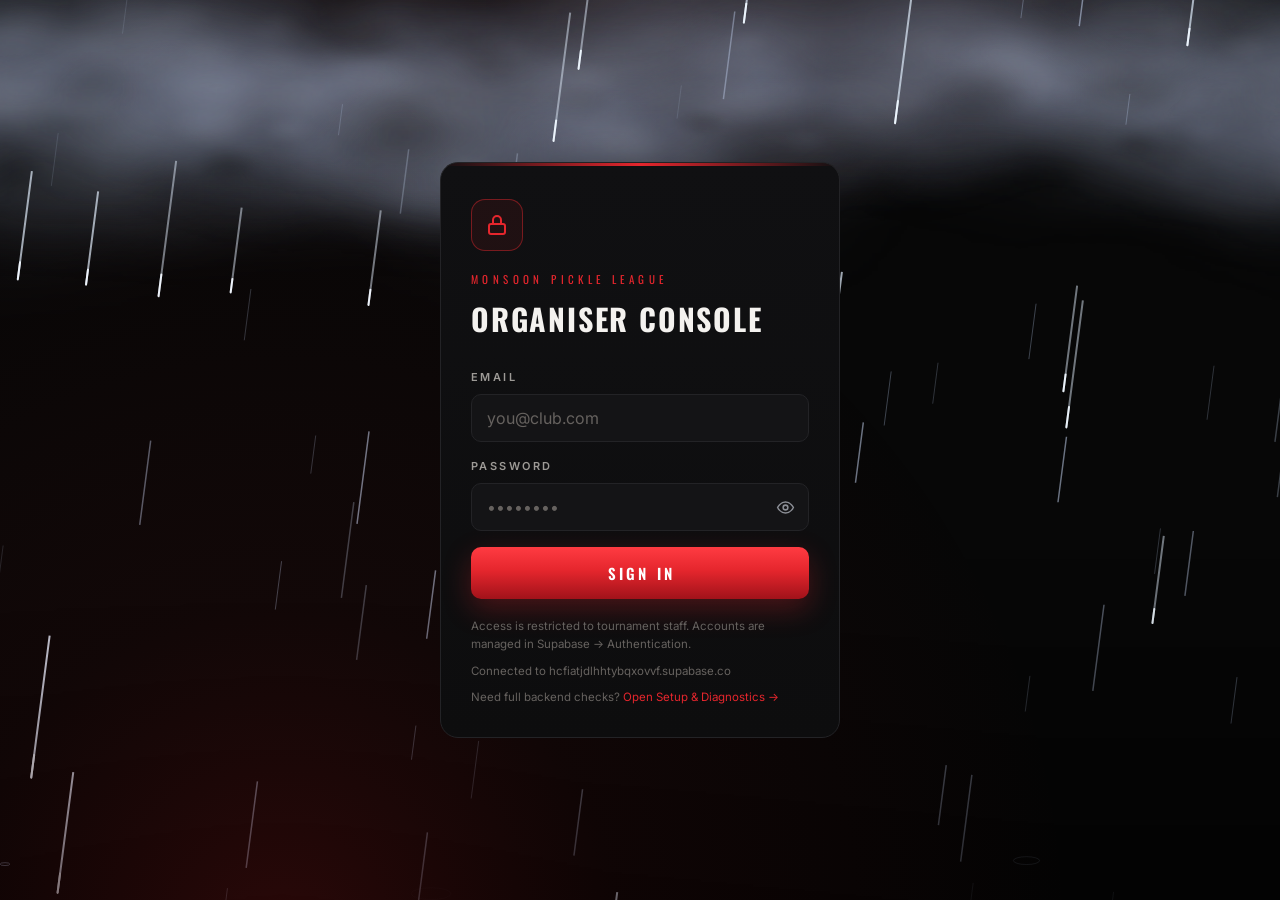
==== commit 2c85d009: "feat: team sheets on a 15-minute clock, scored ties, and a public scoreboard Match day needs three t" ====
--- a/admin/index.html
+++ b/admin/index.html
@@ -11,7 +11,7 @@
   <link rel="preconnect" href="https://fonts.gstatic.com" crossorigin />
   <link href="https://fonts.googleapis.com/css2?family=Oswald:wght@500;600;700&family=Inter:wght@400;500;600;700&family=Barlow+Condensed:wght@400;500;600;700&family=Barlow:wght@300;400;500;600&display=swap" rel="stylesheet" />
   <link rel="stylesheet" href="css/mn-card.css?v=202608200900" />
-  <link rel="stylesheet" href="css/admin.css?v=202608200900" />
+  <link rel="stylesheet" href="css/admin.css?v=202608201200" />
 </head>
 <body>
 
@@ -97,6 +97,8 @@
       <button class="tab" data-tab="grid" role="tab" aria-selected="false">Full Table (Live)</button>
       <button class="tab" data-tab="teams" role="tab" aria-selected="false">Teams</button>
       <button class="tab" data-tab="tournament" role="tab" aria-selected="false">Tournament</button>
+      <button class="tab" data-tab="sheets" role="tab" aria-selected="false">Team Sheets</button>
+      <button class="tab" data-tab="scoreboard" role="tab" aria-selected="false">Scoreboard</button>
       <button class="tab" data-tab="pool" role="tab" aria-selected="false">Auction Pool</button>
       <button class="tab" data-tab="auction" role="tab" aria-selected="false">Auction</button>
       <button class="tab" data-tab="settings" role="tab" aria-selected="false">Event Controls</button>
@@ -223,6 +225,75 @@
 
       <h2 class="panel-title tour-h">The rules that decide it</h2>
       <div id="tourRules"></div>
+    </section>
+
+    <!-- ---------- TAB: TEAM SHEETS ---------- -->
+    <section class="tabpane" id="tab-sheets" hidden>
+      <section class="toolbar">
+        <div class="filters">
+          <input type="search" id="shQ" placeholder="Search a team…" />
+          <select id="shGroup">
+            <option value="">All groups</option>
+            <option value="A">Group A</option>
+            <option value="B">Group B</option>
+            <option value="C">Group C</option>
+            <option value="D">Group D</option>
+          </select>
+        </div>
+        <div class="toolbar-actions">
+          <span class="grid-hint" id="shHint">Open a 15-minute window and watch both line-ups land</span>
+          <button class="btn-mini" id="btnShRefresh" type="button">↻ Refresh</button>
+        </div>
+      </section>
+
+      <div class="alert" id="shAlert" role="alert"></div>
+
+      <div class="md-layout">
+        <aside class="md-rail">
+          <p class="md-rail-h">Fixtures</p>
+          <div class="md-list" id="shFixtures"></div>
+          <p class="empty" id="shEmpty" hidden>No fixtures with both teams known yet.</p>
+        </aside>
+        <div class="md-main" id="shPanel"></div>
+      </div>
+    </section>
+
+    <!-- ---------- TAB: SCOREBOARD ---------- -->
+    <section class="tabpane" id="tab-scoreboard" hidden>
+      <section class="toolbar">
+        <div class="filters">
+          <input type="search" id="sbQ" placeholder="Search a team…" />
+          <select id="sbPhase">
+            <option value="">All ties</option>
+            <option value="group">Group stage</option>
+            <option value="qf">Quarter-finals</option>
+            <option value="sf">Semi-finals</option>
+            <option value="final">The final</option>
+          </select>
+        </div>
+        <div class="toolbar-actions">
+          <span class="grid-hint" id="sbHint">Every score you save rebuilds the table instantly</span>
+          <button class="btn-mini" id="btnSbStandCsv" type="button">⬇ Standings CSV</button>
+          <button class="btn-mini" id="btnSbResCsv" type="button">⬇ Results CSV</button>
+        </div>
+      </section>
+
+      <div class="alert" id="sbAlert" role="alert"></div>
+
+      <h2 class="panel-title tour-h">The league table</h2>
+      <div class="std-grid" id="sbStandings"></div>
+      <p class="empty" id="sbStandEmpty" hidden>No standings yet — the table appears as soon as the first score is saved.</p>
+      <div id="sbLegend"></div>
+
+      <h2 class="panel-title tour-h">Score a tie</h2>
+      <div class="md-layout">
+        <aside class="md-rail">
+          <p class="md-rail-h">All 31 ties</p>
+          <div class="md-list" id="sbFixtures"></div>
+          <p class="empty" id="sbEmpty" hidden>No fixtures yet — run <code>supabase/tournament.sql</code>.</p>
+        </aside>
+        <div class="md-main" id="sbPanel"></div>
+      </div>
     </section>
 
     <!-- ---------- TAB: AUCTION POOL ---------- -->
@@ -583,6 +654,6 @@
   <script src="js/mn-sold.js?v=202608200900"></script>
   <script src="js/vendor/supabase.js" defer></script>
   <script src="js/config.js?v=202608200900"></script>
-  <script src="js/admin.js?v=202608200900" defer></script>
+  <script src="js/admin.js?v=202608201200" defer></script>
 </body>
 </html>
--- a/admin/css/admin.css
+++ b/admin/css/admin.css
@@ -1945,3 +1945,337 @@
   .ladder { grid-template-columns: 1fr; }
   .fmt-levers, .fmt-two { grid-template-columns: 1fr; }
 }
+
+/* ------------------------------------------------------------
+   MATCH DAY — team sheets desk & scoreboard
+   A fixture rail down the left, the selected tie beside it. On a
+   phone the rail turns into a swipeable strip so the panel keeps
+   the full width — the organiser works one tie at a time.
+   ------------------------------------------------------------ */
+.md-layout {
+  display: grid;
+  grid-template-columns: 296px minmax(0, 1fr);
+  gap: 16px;
+  align-items: start;
+}
+.md-rail { min-width: 0; }
+.md-rail-h {
+  font-family: var(--font-display); font-size: 11px; letter-spacing: 0.2em;
+  text-transform: uppercase; color: var(--text-faint); margin-bottom: 9px;
+}
+.md-list {
+  display: flex; flex-direction: column; gap: 8px;
+  max-height: 70vh; overflow-y: auto; padding-right: 4px;
+}
+
+.md-fx {
+  appearance: none; text-align: left; width: 100%; min-width: 0;
+  display: grid; gap: 3px;
+  background: var(--panel); color: var(--text);
+  border: 1px solid var(--line); border-left: 3px solid var(--line-strong);
+  border-radius: var(--radius-sm); padding: 10px 12px;
+  transition: border-color 0.2s, background 0.2s;
+}
+.md-fx:hover { border-color: var(--line-strong); background: var(--panel-2); }
+.md-fx.on {
+  border-color: var(--red); border-left-color: var(--red);
+  background: rgba(229,38,45,0.09);
+}
+.md-fx.is-open { border-left-color: var(--red); animation: mdPulse 1.9s ease-in-out infinite; }
+.md-fx.is-late { border-left-color: var(--warn); }
+.md-fx.is-done { border-left-color: var(--ok); }
+@keyframes mdPulse {
+  0%, 100% { box-shadow: 0 0 0 0 rgba(229,38,45,0); }
+  50%      { box-shadow: 0 0 0 3px rgba(229,38,45,0.22); }
+}
+.md-fx-top { display: flex; align-items: baseline; gap: 8px; }
+.md-fx-top b { font-family: var(--font-display); font-size: 14px; letter-spacing: 0.04em; }
+.md-fx-court { font-size: 10.5px; color: var(--text-faint); }
+.md-fx-badge {
+  margin-left: auto; flex: none;
+  font-family: var(--font-display); font-size: 10.5px; letter-spacing: 0.08em;
+  text-transform: uppercase; color: var(--text-dim);
+  border: 1px solid var(--line-strong); border-radius: 999px; padding: 2px 8px;
+}
+.md-fx-badge.in { color: var(--ok); border-color: rgba(47,191,113,0.55); background: rgba(47,191,113,0.1); }
+.md-fx-badge.live { color: var(--red); border-color: rgba(229,38,45,0.55); background: rgba(229,38,45,0.1); }
+.md-fx-tag { font-size: 10px; letter-spacing: 0.12em; text-transform: uppercase; color: var(--text-faint); }
+.md-fx-team {
+  font-family: var(--font-display); font-size: 12.5px; letter-spacing: 0.03em;
+  text-transform: uppercase; line-height: 1.3; overflow-wrap: anywhere;
+}
+
+.md-main { min-width: 0; }
+.md-idle { color: var(--text-faint); font-size: 13.5px; padding: 40px 20px; text-align: center; }
+.md-panel { padding: 18px; }
+
+.md-head { border-bottom: 1px solid var(--line); padding-bottom: 13px; margin-bottom: 14px; }
+.md-kick { font-size: 10.5px; letter-spacing: 0.16em; text-transform: uppercase; color: var(--red); }
+.md-title {
+  display: flex; flex-wrap: wrap; align-items: baseline; gap: 9px;
+  font-family: var(--font-display); font-size: 21px; letter-spacing: 0.04em;
+  text-transform: uppercase; margin: 5px 0 3px;
+}
+.md-title i { font-style: normal; font-size: 12px; color: var(--text-faint); }
+.md-when { font-size: 12px; color: var(--text-dim); }
+
+.md-actions { display: flex; flex-wrap: wrap; align-items: center; gap: 9px; margin-bottom: 16px; }
+.md-mins { display: flex; align-items: center; gap: 8px; }
+.md-mins span {
+  font-size: 10.5px; letter-spacing: 0.16em; text-transform: uppercase; color: var(--text-dim);
+}
+.md-mins input {
+  width: 74px; background: var(--panel-2); border: 1px solid var(--line);
+  border-radius: var(--radius-sm); color: var(--text); font-size: 15px;
+  padding: 9px 10px; outline: none; text-align: center;
+}
+.md-mins input:focus { border-color: var(--red); box-shadow: 0 0 0 3px rgba(229,38,45,0.16); }
+
+/* ---- the two team cards ---- */
+.sh-cards { display: grid; grid-template-columns: repeat(2, minmax(0, 1fr)); gap: 14px; }
+.sh-card {
+  background: var(--panel-2); border: 1px solid var(--line);
+  border-top: 3px solid var(--line-strong);
+  border-radius: var(--radius-sm); padding: 13px 14px; min-width: 0;
+  display: flex; flex-direction: column; gap: 11px;
+}
+.sh-card.is-open { border-top-color: var(--red); }
+.sh-card.is-in   { border-top-color: var(--ok); }
+.sh-card.is-late { border-top-color: var(--warn); }
+.sh-card-head { min-width: 0; }
+.sh-side {
+  font-family: var(--font-display); font-size: 10px; letter-spacing: 0.22em;
+  text-transform: uppercase; color: var(--text-faint);
+}
+.sh-team {
+  font-family: var(--font-display); font-size: 16px; letter-spacing: 0.04em;
+  text-transform: uppercase; line-height: 1.25; overflow-wrap: anywhere; margin: 2px 0 5px;
+}
+.sh-state { font-size: 12.5px; color: var(--text-dim); }
+.sh-card.is-in .sh-state   { color: var(--ok); }
+.sh-card.is-late .sh-state { color: var(--warn); }
+.sh-clock {
+  font-family: var(--font-display); font-size: 15px; letter-spacing: 0.06em;
+  color: var(--text); font-variant-numeric: tabular-nums;
+}
+.sh-clock.urgent { color: var(--red); }
+.sh-bystaff {
+  margin-top: 4px; font-size: 10.5px; letter-spacing: 0.12em;
+  text-transform: uppercase; color: var(--warn);
+}
+.sh-body { flex: 1; }
+.sh-none { font-size: 12.5px; color: var(--text-faint); }
+
+.sh-slots { list-style: none; display: flex; flex-direction: column; gap: 1px; }
+.sh-slot {
+  display: flex; gap: 9px; align-items: flex-start;
+  padding: 7px 8px; border-top: 1px solid rgba(255,255,255,0.05); min-width: 0;
+}
+.sh-slot:first-child { border-top: none; }
+.sh-slot.is-trump { background: rgba(229,38,45,0.1); border-radius: 6px; }
+.sh-no {
+  flex: none; display: grid; place-items: center; width: 18px; height: 18px;
+  border-radius: 4px; background: var(--line-strong); color: var(--text);
+  font-family: var(--font-display); font-size: 10.5px; font-weight: 700; margin-top: 2px;
+}
+.sh-slot.is-trump .sh-no { background: var(--red); color: #fff; }
+.sh-slot-main { min-width: 0; }
+.sh-slot-label {
+  display: flex; align-items: center; gap: 7px; flex-wrap: wrap;
+  font-size: 10.5px; letter-spacing: 0.12em; text-transform: uppercase; color: var(--text-faint);
+}
+.sh-trump {
+  font-family: var(--font-display); font-size: 9.5px; letter-spacing: 0.16em;
+  color: #fff; background: var(--red); border-radius: 3px; padding: 1px 5px;
+}
+.sh-players { display: flex; flex-wrap: wrap; gap: 4px 12px; margin-top: 3px; }
+.sh-player { display: flex; align-items: center; gap: 6px; font-size: 13px; overflow-wrap: anywhere; }
+.sh-player .sq-cat { font-style: normal; }
+.sh-card-foot { border-top: 1px solid var(--line); padding-top: 10px; }
+.sh-card-foot .btn-mini { font-size: 11.5px; padding: 7px 13px; }
+
+/* ------------------------------------------------------------
+   SCOREBOARD — league table, score entry, the shootout
+   ------------------------------------------------------------ */
+.std-grid { display: grid; grid-template-columns: repeat(2, minmax(0, 1fr)); gap: 14px; }
+.std-block {
+  background: var(--panel); border: 1px solid var(--line);
+  border-radius: var(--radius-sm); padding: 13px 14px; min-width: 0;
+}
+.std-h {
+  font-family: var(--font-display); font-size: 12px; letter-spacing: 0.18em;
+  text-transform: uppercase; color: var(--red); margin-bottom: 10px;
+}
+.std-wrap { overflow-x: auto; }
+.std { width: 100%; border-collapse: collapse; min-width: 460px; }
+.std th {
+  text-align: left; padding: 6px 6px 9px; font-family: var(--font-display);
+  font-size: 10.5px; letter-spacing: 0.12em; text-transform: uppercase;
+  color: var(--text-faint); border-bottom: 1px solid var(--line);
+  white-space: nowrap;
+}
+.std td {
+  padding: 9px 6px; font-size: 13px; border-bottom: 1px solid rgba(255,255,255,0.045);
+  vertical-align: middle;
+}
+.std tbody tr:last-child td { border-bottom: none; }
+.std .num { text-align: right; font-variant-numeric: tabular-nums; }
+.std tr.is-q td:first-child { box-shadow: inset 3px 0 0 var(--ok); }
+.std-g { color: var(--text-faint); font-size: 11.5px; padding-left: 10px !important; }
+.std-rank { font-family: var(--font-display); font-size: 14px; white-space: nowrap; }
+.std-q {
+  display: inline-grid; place-items: center; width: 15px; height: 15px; margin-left: 5px;
+  border-radius: 3px; background: rgba(47,191,113,0.16); color: var(--ok);
+  font-size: 9.5px; font-weight: 700; vertical-align: 1px;
+}
+.std-team { min-width: 130px; }
+.std-team b {
+  display: block; font-family: var(--font-display); font-size: 13.5px;
+  font-weight: 500; letter-spacing: 0.03em; text-transform: uppercase; overflow-wrap: anywhere;
+}
+.std-team span { display: block; font-size: 10.5px; color: var(--text-faint); }
+.std-pts { font-family: var(--font-display); font-size: 16px; color: var(--red); }
+
+.std-legend {
+  list-style: none; display: flex; flex-wrap: wrap; gap: 8px 20px;
+  margin-top: 14px; padding: 12px 14px;
+  background: var(--panel); border: 1px solid var(--line);
+  border-left: 3px solid var(--red); border-radius: var(--radius-sm);
+}
+.std-legend li { display: flex; align-items: baseline; gap: 8px; font-size: 12.5px; color: var(--text-dim); }
+.std-legend b {
+  font-family: var(--font-display); font-size: 13px; letter-spacing: 0.04em;
+  color: var(--text); min-width: 22px;
+}
+.std-legend b.red { color: var(--red); }
+.std-legend b.ok { color: var(--ok); }
+
+/* ---- knockout seating ---- */
+.sc-seat {
+  display: flex; flex-wrap: wrap; align-items: flex-end; gap: 10px;
+  background: var(--panel-2); border: 1px solid var(--line);
+  border-left: 3px solid var(--red); border-radius: var(--radius-sm);
+  padding: 12px 14px; margin-bottom: 16px;
+}
+.sc-seat-h {
+  width: 100%; font-family: var(--font-display); font-size: 11px;
+  letter-spacing: 0.18em; text-transform: uppercase; color: var(--red);
+}
+.sc-seat-f { display: flex; flex-direction: column; gap: 5px; flex: 1 1 190px; min-width: 0; }
+.sc-seat-f span {
+  font-size: 10px; letter-spacing: 0.18em; text-transform: uppercase; color: var(--text-dim);
+}
+.sc-seat-f select {
+  width: 100%; background: var(--panel); border: 1px solid var(--line);
+  border-radius: var(--radius-sm); color: var(--text); font-size: 14px;
+  padding: 10px 12px; outline: none; appearance: none;
+}
+.sc-seat-f select:focus { border-color: var(--red); box-shadow: 0 0 0 3px rgba(229,38,45,0.16); }
+
+/* ---- the five matches ---- */
+.sc-rows { display: flex; flex-direction: column; gap: 8px; }
+.sc-row {
+  display: grid;
+  grid-template-columns: 26px minmax(120px, 1fr) auto auto auto;
+  align-items: center; gap: 12px;
+  background: var(--panel-2); border: 1px solid var(--line);
+  border-left: 3px solid var(--line-strong);
+  border-radius: var(--radius-sm); padding: 10px 12px; min-width: 0;
+}
+.sc-row.has { border-left-color: var(--ok); }
+.sc-no {
+  display: grid; place-items: center; width: 22px; height: 22px; border-radius: 5px;
+  background: var(--red); color: #fff; font-family: var(--font-display);
+  font-size: 12px; font-weight: 700;
+}
+.sc-label { min-width: 0; }
+.sc-label b {
+  display: block; font-family: var(--font-display); font-size: 13.5px;
+  font-weight: 500; letter-spacing: 0.05em; text-transform: uppercase;
+}
+.sc-label span { display: block; font-size: 10.5px; color: var(--text-faint); line-height: 1.4; }
+.sc-scores { display: flex; align-items: center; gap: 9px; }
+.sc-side { display: flex; align-items: center; gap: 8px; min-width: 0; }
+.sc-team {
+  font-size: 11.5px; color: var(--text-dim); text-align: right;
+  max-width: 118px; overflow-wrap: anywhere; line-height: 1.3;
+}
+.sc-side.away .sc-team { text-align: left; }
+.sc-scores input {
+  width: 58px; background: var(--panel); border: 1px solid var(--line-strong);
+  border-radius: var(--radius-sm); color: var(--text);
+  font-family: var(--font-display); font-size: 19px; text-align: center;
+  padding: 7px 4px; outline: none; appearance: textfield;
+}
+.sc-scores input::-webkit-outer-spin-button,
+.sc-scores input::-webkit-inner-spin-button { appearance: none; margin: 0; }
+.sc-scores input:focus { border-color: var(--red); box-shadow: 0 0 0 3px rgba(229,38,45,0.16); }
+.sc-dash { color: var(--text-faint); }
+.sc-trumps { display: flex; align-items: center; gap: 5px; }
+.sc-tr {
+  display: grid; place-items: center; width: 22px; height: 22px; border-radius: 5px;
+  font-family: var(--font-display); font-size: 11px; font-weight: 700;
+  background: var(--red); color: #fff;
+}
+.sc-tr.away { background: var(--red-deep); }
+.sc-tr.pending { background: transparent; border: 1px dashed rgba(229,38,45,0.65); color: #ff8b8e; }
+.sc-tr.none { background: transparent; border: 1px solid var(--line); color: var(--text-faint); font-weight: 400; }
+.sc-clash {
+  font-size: 9.5px; letter-spacing: 0.12em; text-transform: uppercase; color: var(--warn);
+  border: 1px solid rgba(232,195,90,0.45); border-radius: 999px; padding: 2px 6px;
+}
+.sc-acts { display: flex; gap: 6px; }
+.sc-acts .btn-mini { font-size: 11.5px; padding: 7px 13px; }
+.sc-acts .btn-mini:disabled { opacity: 0.4; pointer-events: none; }
+
+.sc-summary { margin-top: 16px; padding-top: 14px; border-top: 1px solid var(--line); }
+.sc-line {
+  font-family: var(--font-display); font-size: 17px; letter-spacing: 0.04em;
+  text-transform: uppercase; overflow-wrap: anywhere;
+}
+.sc-line em { font-style: normal; color: var(--red); font-size: 21px; }
+.sc-line span {
+  font-family: var(--font-body); font-size: 11px; letter-spacing: 0.1em;
+  text-transform: uppercase; color: var(--text-faint); margin-left: 6px;
+}
+.sc-verdict { margin-top: 6px; font-size: 13px; color: var(--text-dim); }
+.sc-verdict.win  { color: var(--ok); }
+.sc-verdict.warn { color: var(--warn); }
+.sc-shoot { display: flex; flex-wrap: wrap; align-items: center; gap: 10px; margin-top: 12px; }
+.sc-shoot label {
+  font-size: 10.5px; letter-spacing: 0.16em; text-transform: uppercase; color: var(--warn);
+}
+.sc-shoot select {
+  background: var(--panel-2); border: 1px solid rgba(232,195,90,0.45);
+  border-radius: var(--radius-sm); color: var(--text); font-size: 14px;
+  padding: 9px 12px; outline: none; max-width: 100%;
+}
+
+@media (max-width: 1080px) {
+  .md-layout { grid-template-columns: 1fr; }
+  .md-list {
+    flex-direction: row; max-height: none; overflow-x: auto; overflow-y: hidden;
+    padding-bottom: 6px; scroll-snap-type: x proximity;
+  }
+  .md-fx { width: 208px; flex: none; scroll-snap-align: start; }
+  .std-grid { grid-template-columns: 1fr; }
+}
+@media (max-width: 760px) {
+  .sh-cards { grid-template-columns: 1fr; }
+  /* Points is the column the organiser is actually looking for, so squeeze the
+     table until it fits a phone rather than parking Pts behind a side-scroll. */
+  .std-block { padding: 12px 10px; }
+  .std { min-width: 340px; }
+  .std th, .std td { padding-left: 3px; padding-right: 3px; font-size: 12.5px; }
+  .std-g { padding-left: 6px !important; }
+  .std-team { min-width: 86px; }
+  .std-team b { font-size: 12.5px; }
+  .std-pts { font-size: 14.5px; }
+  .sc-row { grid-template-columns: 26px minmax(0, 1fr); row-gap: 10px; }
+  .sc-scores, .sc-trumps, .sc-acts { grid-column: 2; }
+  .sc-scores { flex-wrap: wrap; }
+  .sc-team { max-width: 92px; }
+}
+@media (prefers-reduced-motion: reduce) {
+  .md-fx.is-open { animation: none; box-shadow: 0 0 0 2px rgba(229,38,45,0.3); }
+}
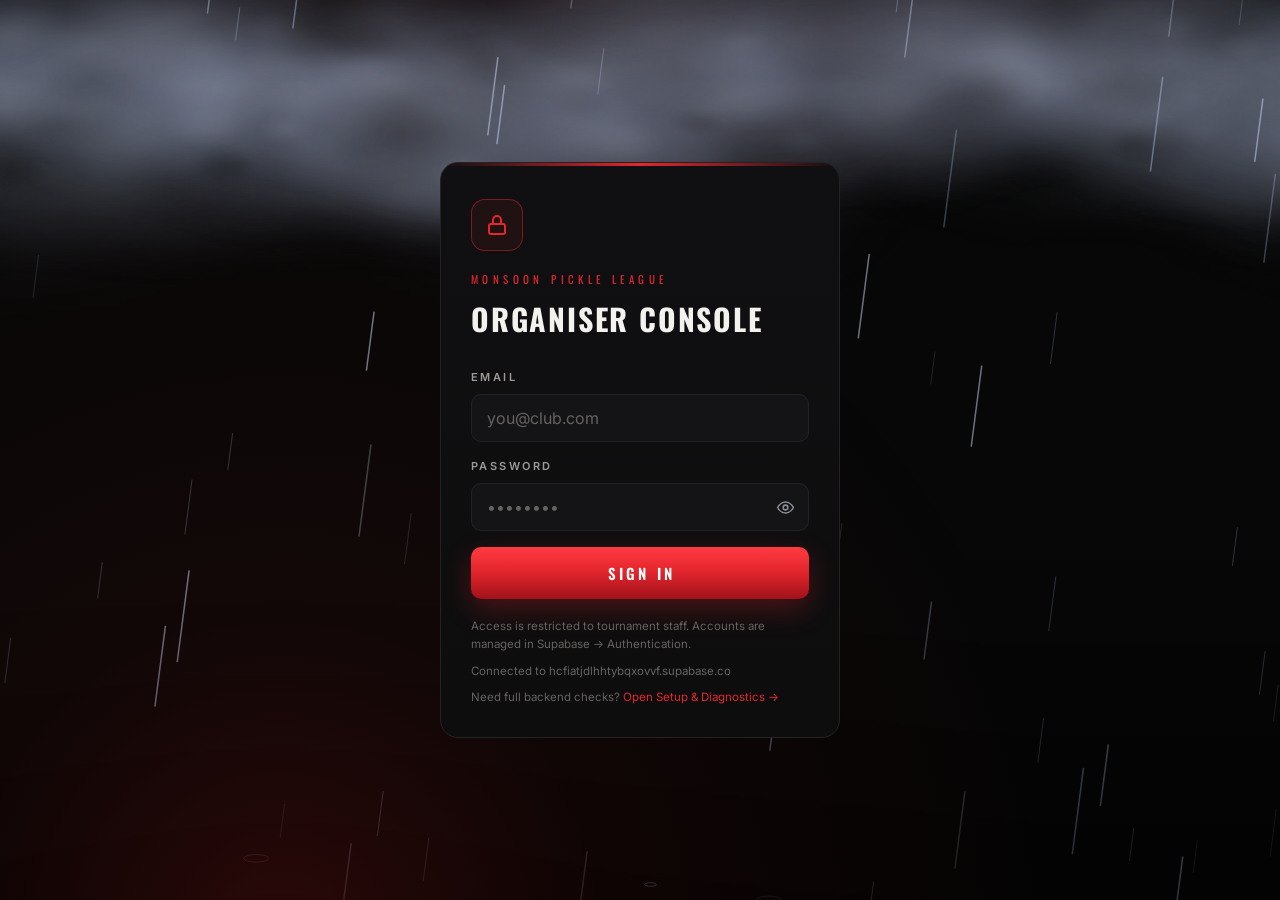
==== commit a64fba7c: "feat: show the working — a points ledger and a score history The organiser types two numbers per mat" ====
--- a/admin/index.html
+++ b/admin/index.html
@@ -293,6 +293,37 @@
           <p class="empty" id="sbEmpty" hidden>No fixtures yet — run <code>supabase/tournament.sql</code>.</p>
         </aside>
         <div class="md-main" id="sbPanel"></div>
+      </div>
+
+      <h2 class="panel-title tour-h">How every point was earned</h2>
+      <p class="ledger-intro">
+        Each line is one match and the arithmetic behind it. A team's total here is
+        added up independently of the league table above — if the two ever differ the
+        console says so, loudly. Pick a team to see its working.
+      </p>
+      <section class="toolbar">
+        <div class="filters">
+          <select id="ledTeam"><option value="">Every team</option></select>
+        </div>
+        <div class="toolbar-actions">
+          <span class="grid-hint" id="ledCheck"></span>
+          <button class="btn-mini" id="btnLedCsv" type="button">⬇ Ledger CSV</button>
+        </div>
+      </section>
+      <div id="sbLedger"></div>
+      <p class="empty" id="ledEmpty" hidden>Nothing to show yet — the working appears with the first score.</p>
+
+      <h2 class="panel-title tour-h">Score history</h2>
+      <p class="ledger-intro">
+        Every score typed, corrected or removed, newest first — who did it and what
+        changed. Nothing on this page can be altered without leaving a line here.
+      </p>
+      <div class="table-wrap audit-wrap">
+        <table class="audit">
+          <thead><tr><th>When</th><th>What</th><th>Tie</th><th>Match</th><th>Change</th><th>By</th></tr></thead>
+          <tbody id="sbAudit"></tbody>
+        </table>
+        <p class="empty" id="auditEmpty" hidden>No score has been entered yet.</p>
       </div>
     </section>
 
--- a/admin/css/admin.css
+++ b/admin/css/admin.css
@@ -2279,3 +2279,71 @@
 @media (prefers-reduced-motion: reduce) {
   .md-fx.is-open { animation: none; box-shadow: 0 0 0 2px rgba(229,38,45,0.3); }
 }
+
+/* ------------------------------------------------------------
+   POINTS LEDGER + SCORE HISTORY
+   The arithmetic behind every total, and a record of what was typed.
+   ------------------------------------------------------------ */
+.ledger-intro { font-size: 13px; color: var(--text-dim); line-height: 1.6; max-width: 76ch; margin-bottom: 14px; }
+
+.grid-hint.good { color: var(--ok); }
+.grid-hint.bad  { color: var(--red); font-weight: 600; }
+
+.led {
+  background: var(--panel);
+  border: 1px solid var(--line);
+  border-radius: var(--radius-sm);
+  margin-bottom: 10px;
+  overflow: hidden;
+}
+.led > summary {
+  display: flex; align-items: baseline; gap: 12px; cursor: pointer;
+  padding: 12px 15px; list-style: none;
+}
+.led > summary::-webkit-details-marker { display: none; }
+.led > summary::before {
+  content: "▸"; color: var(--text-faint); font-size: 11px; transition: transform 0.18s;
+}
+.led[open] > summary::before { transform: rotate(90deg); }
+.led > summary b { font-family: var(--font-display); font-size: 15px; letter-spacing: 0.04em; text-transform: uppercase; }
+.led-sum { font-size: 11.5px; color: var(--text-faint); }
+.led-total {
+  margin-left: auto; font-family: var(--font-display); font-size: 15px; color: var(--red); white-space: nowrap;
+}
+.led-total.bad { color: var(--warn); }
+
+.led-table { width: 100%; border-collapse: collapse; min-width: 640px; }
+.led-table th {
+  text-align: left; padding: 8px 14px; font-size: 10.5px; letter-spacing: 0.12em;
+  text-transform: uppercase; color: var(--text-faint); background: var(--panel-2);
+  border-top: 1px solid var(--line);
+}
+.led-table td { padding: 9px 14px; border-top: 1px solid rgba(255,255,255,0.05); font-size: 13px; vertical-align: top; }
+.led-table .num { text-align: right; white-space: nowrap; }
+.led-table tbody tr.neg { background: rgba(229,38,45,0.06); }
+.led-tie { white-space: nowrap; font-size: 12px; }
+.led-tie span { display: block; color: var(--text-faint); font-size: 11px; }
+.led-detail { color: var(--text-dim); }
+.led-pts { font-family: var(--font-display); font-size: 15px; }
+.led-table tfoot td {
+  border-top: 1px solid var(--line-strong); background: var(--panel-2);
+  font-family: var(--font-display); letter-spacing: 0.08em; text-transform: uppercase; font-size: 12px;
+}
+
+.audit-wrap { max-height: 460px; overflow: auto; }
+.audit { width: 100%; border-collapse: collapse; min-width: 700px; }
+.audit th {
+  position: sticky; top: 0; text-align: left; padding: 9px 14px; background: var(--panel-2);
+  font-size: 10.5px; letter-spacing: 0.12em; text-transform: uppercase; color: var(--text-faint);
+}
+.audit td { padding: 9px 14px; border-top: 1px solid rgba(255,255,255,0.05); font-size: 12.5px; }
+.aud-when { white-space: nowrap; color: var(--text-dim); }
+.aud-change { font-family: var(--font-display); letter-spacing: 0.04em; white-space: nowrap; }
+.aud-by { color: var(--text-faint); overflow-wrap: anywhere; }
+.aud-tag {
+  display: inline-block; padding: 1px 8px; border-radius: 999px; font-size: 10.5px;
+  letter-spacing: 0.08em; text-transform: uppercase;
+}
+.aud-tag.insert { background: rgba(47,191,113,0.15); color: var(--ok); }
+.aud-tag.update { background: rgba(232,195,90,0.15); color: var(--warn); }
+.aud-tag.delete { background: rgba(229,38,45,0.15); color: #ff8b8e; }
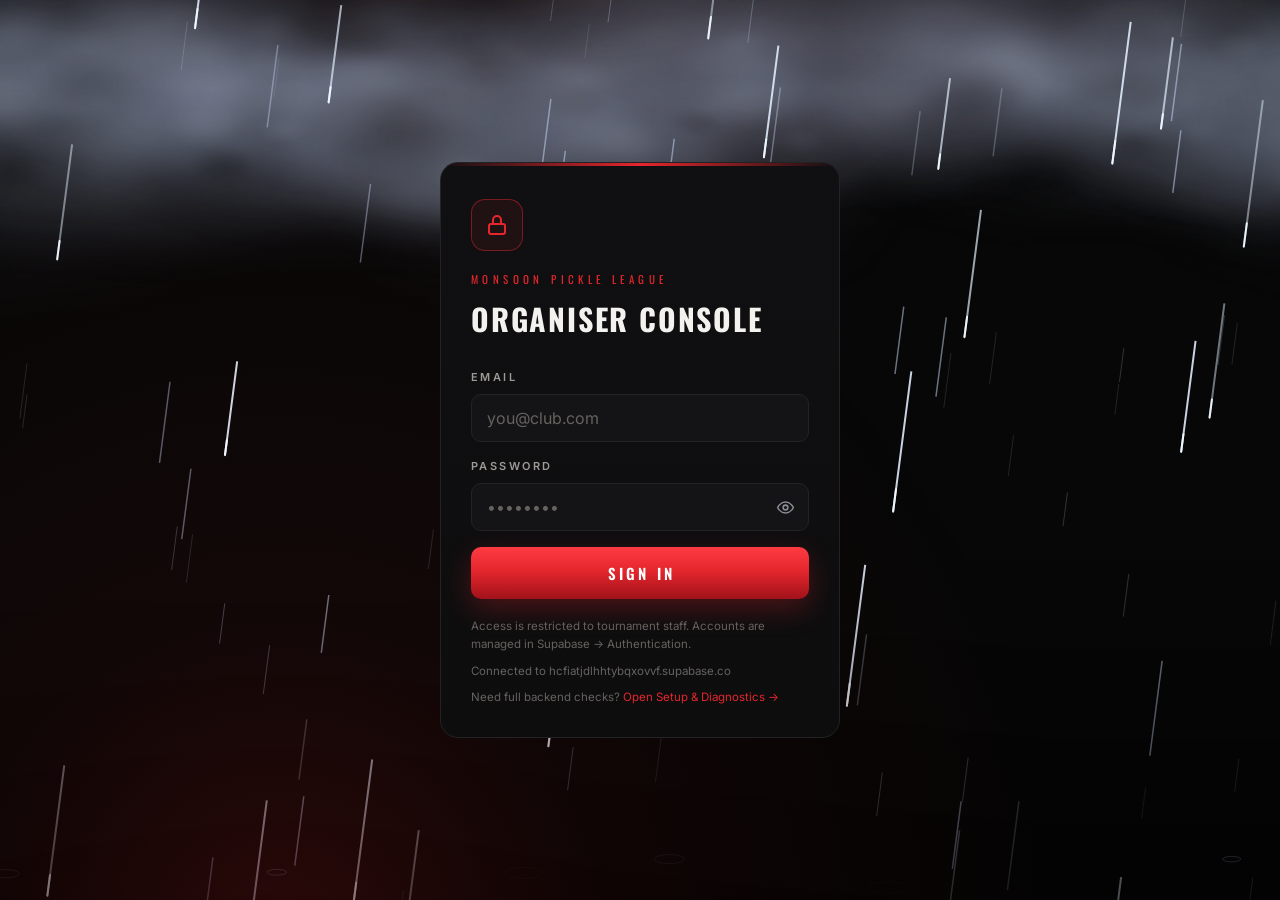
==== commit 07d9019f: "fix: harden every surface for a phone Audited all four apps at 360, 390 and 768 px and fixed what a " ====
--- a/admin/index.html
+++ b/admin/index.html
@@ -11,7 +11,7 @@
   <link rel="preconnect" href="https://fonts.gstatic.com" crossorigin />
   <link href="https://fonts.googleapis.com/css2?family=Oswald:wght@500;600;700&family=Inter:wght@400;500;600;700&family=Barlow+Condensed:wght@400;500;600;700&family=Barlow:wght@300;400;500;600&display=swap" rel="stylesheet" />
   <link rel="stylesheet" href="css/mn-card.css?v=202608200900" />
-  <link rel="stylesheet" href="css/admin.css?v=202608201200" />
+  <link rel="stylesheet" href="css/admin.css?v=202608201730" />
 </head>
 <body>
 
@@ -685,6 +685,6 @@
   <script src="js/mn-sold.js?v=202608200900"></script>
   <script src="js/vendor/supabase.js" defer></script>
   <script src="js/config.js?v=202608200900"></script>
-  <script src="js/admin.js?v=202608201200" defer></script>
+  <script src="js/admin.js?v=202608201730" defer></script>
 </body>
 </html>
--- a/admin/css/admin.css
+++ b/admin/css/admin.css
@@ -2347,3 +2347,24 @@
 .aud-tag.insert { background: rgba(47,191,113,0.15); color: var(--ok); }
 .aud-tag.update { background: rgba(232,195,90,0.15); color: var(--warn); }
 .aud-tag.delete { background: rgba(229,38,45,0.15); color: #ff8b8e; }
+
+/* ------------------------------------------------------------
+   MOBILE HARDENING
+   The console is run from a laptop, but on the day it gets opened
+   on a phone at the desk — scores go in between ties.
+   ------------------------------------------------------------ */
+@media (max-width: 760px), (pointer: coarse) {
+  .btn-mini { min-height: 40px; padding: 0 15px; }
+  .btn-primary.sm { min-height: 40px; }
+  .md-fx-tag, .sh-side { font-size: 11px; }
+  .tab { min-height: 42px; }
+  .filters input, .filters select, .mini-select { min-height: 44px; font-size: 16px; }
+  .led > summary { padding: 14px 15px; }
+}
+
+@media (max-width: 760px) {
+  .toolbar { flex-direction: column; align-items: stretch; gap: 10px; }
+  .toolbar-actions, .toolbar-right { flex-wrap: wrap; }
+  .squad-board { gap: 12px; }
+  .ledger-intro { font-size: 12.5px; }
+}
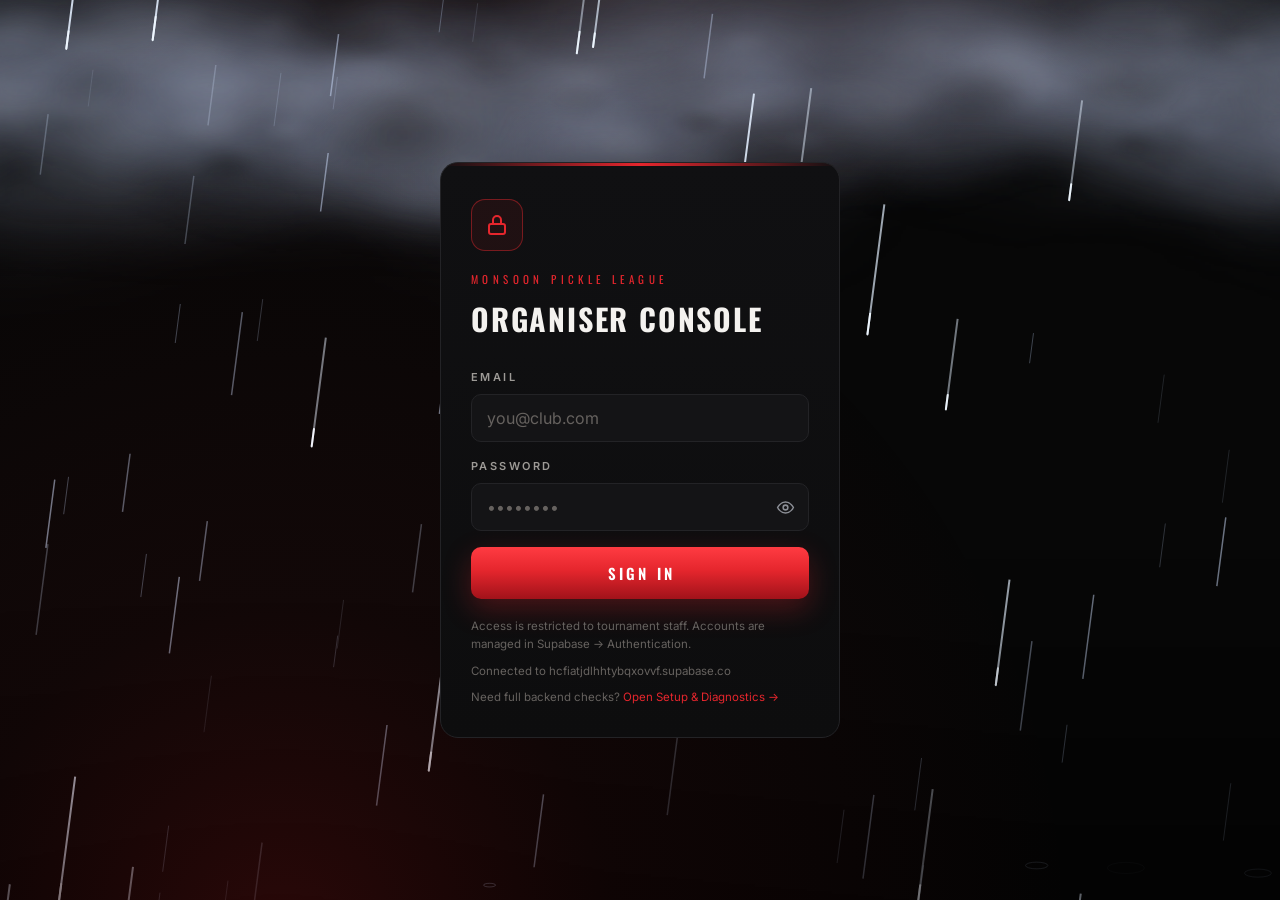
==== commit 0ae37072: "feat: reset controls, an editable squad list, and a bracket that fills itself RESET. A rehearsal lea" ====
--- a/admin/index.html
+++ b/admin/index.html
@@ -10,8 +10,8 @@
   <link rel="preconnect" href="https://fonts.googleapis.com" />
   <link rel="preconnect" href="https://fonts.gstatic.com" crossorigin />
   <link href="https://fonts.googleapis.com/css2?family=Oswald:wght@500;600;700&family=Inter:wght@400;500;600;700&family=Barlow+Condensed:wght@400;500;600;700&family=Barlow:wght@300;400;500;600&display=swap" rel="stylesheet" />
-  <link rel="stylesheet" href="css/mn-card.css?v=202608200900" />
-  <link rel="stylesheet" href="css/admin.css?v=202608201730" />
+  <link rel="stylesheet" href="css/mn-card.css?v=202608221100" />
+  <link rel="stylesheet" href="css/admin.css?v=202608221100" />
 </head>
 <body>
 
@@ -178,6 +178,8 @@
         </div>
         <div class="toolbar-actions">
           <span class="grid-hint" id="teamsHint">Live from the squad table — captains see the same list</span>
+          <span class="grid-hint" id="teamsBalance"></span>
+          <button class="btn-mini" id="btnTeamsEdit" type="button" aria-pressed="false">✎ Edit squads</button>
           <button class="btn-mini" id="btnTeamsCsv" type="button">⬇ Download CSV</button>
         </div>
       </section>
@@ -242,6 +244,7 @@
         </div>
         <div class="toolbar-actions">
           <span class="grid-hint" id="shHint">Open a 15-minute window and watch both line-ups land</span>
+          <button class="btn-mini danger" id="btnResetSheets" type="button" title="Clear every team sheet in the tournament">↺ Reset all team sheets</button>
           <button class="btn-mini" id="btnShRefresh" type="button">↻ Refresh</button>
         </div>
       </section>
@@ -275,6 +278,7 @@
           <span class="grid-hint" id="sbHint">Every score you save rebuilds the table instantly</span>
           <button class="btn-mini" id="btnSbStandCsv" type="button">⬇ Standings CSV</button>
           <button class="btn-mini" id="btnSbResCsv" type="button">⬇ Results CSV</button>
+          <button class="btn-mini danger" id="btnResetScores" type="button" title="Clear every score in the tournament">↺ Reset scoreboard</button>
         </div>
       </section>
 
@@ -678,13 +682,13 @@
   <div class="lightbox" id="lightbox" hidden><img alt="Attachment preview" id="lightboxImg" /></div>
   <div class="toasts" id="toasts" aria-live="polite"></div>
 
-  <script src="js/mpl-format.js?v=202608200900"></script>
-  <script src="js/mn-sky.js?v=202608200900"></script>
-  <script src="js/mn-card.js?v=202608200900"></script>
-  <script src="js/mn-pw.js?v=202608200900"></script>
-  <script src="js/mn-sold.js?v=202608200900"></script>
+  <script src="js/mpl-format.js?v=202608221100"></script>
+  <script src="js/mn-sky.js?v=202608221100"></script>
+  <script src="js/mn-card.js?v=202608221100"></script>
+  <script src="js/mn-pw.js?v=202608221100"></script>
+  <script src="js/mn-sold.js?v=202608221100"></script>
   <script src="js/vendor/supabase.js" defer></script>
-  <script src="js/config.js?v=202608200900"></script>
-  <script src="js/admin.js?v=202608201730" defer></script>
+  <script src="js/config.js?v=202608221100"></script>
+  <script src="js/admin.js?v=202608221100" defer></script>
 </body>
 </html>
--- a/admin/css/admin.css
+++ b/admin/css/admin.css
@@ -2368,3 +2368,49 @@
   .squad-board { gap: 12px; }
   .ledger-intro { font-size: 12.5px; }
 }
+
+/* ------------------------------------------------------------
+   EDITING A SQUAD IN PLACE
+   ------------------------------------------------------------ */
+.sq-player.edit {
+  display: grid;
+  grid-template-columns: 46px minmax(0, 1fr) 96px 30px;
+  gap: 6px;
+  align-items: center;
+  padding: 5px 2px;
+}
+.sq-in {
+  background: var(--panel-2);
+  border: 1px solid var(--line);
+  color: var(--text);
+  border-radius: 7px;
+  padding: 7px 8px;
+  font-family: inherit;
+  font-size: 13px;
+  min-width: 0;
+  width: 100%;
+}
+.sq-in:focus { outline: none; border-color: var(--red); box-shadow: 0 0 0 2px rgba(229,38,45,0.18); }
+.sq-in.cat { font-family: var(--font-display); font-weight: 700; text-align: center; padding: 7px 2px; }
+.sq-in.cat.c-A { border-color: rgba(229,38,45,0.6); color: #ff8b8e; }
+.sq-in.phone { font-size: 12px; color: var(--text-dim); }
+
+.sq-r {
+  appearance: none;
+  border: 1px solid var(--line);
+  background: var(--panel-2);
+  color: var(--text-faint);
+  border-radius: 7px;
+  height: 32px;
+  font-family: var(--font-display);
+  font-size: 12px;
+  font-weight: 700;
+}
+.sq-r.on { background: var(--red); border-color: var(--red); color: #fff; }
+
+@media (max-width: 760px), (pointer: coarse) {
+  .sq-player.edit { grid-template-columns: 52px minmax(0, 1fr) 40px; row-gap: 6px; }
+  .sq-in { min-height: 40px; font-size: 16px; }
+  .sq-in.phone { grid-column: 1 / -1; }
+  .sq-r { height: 40px; }
+}
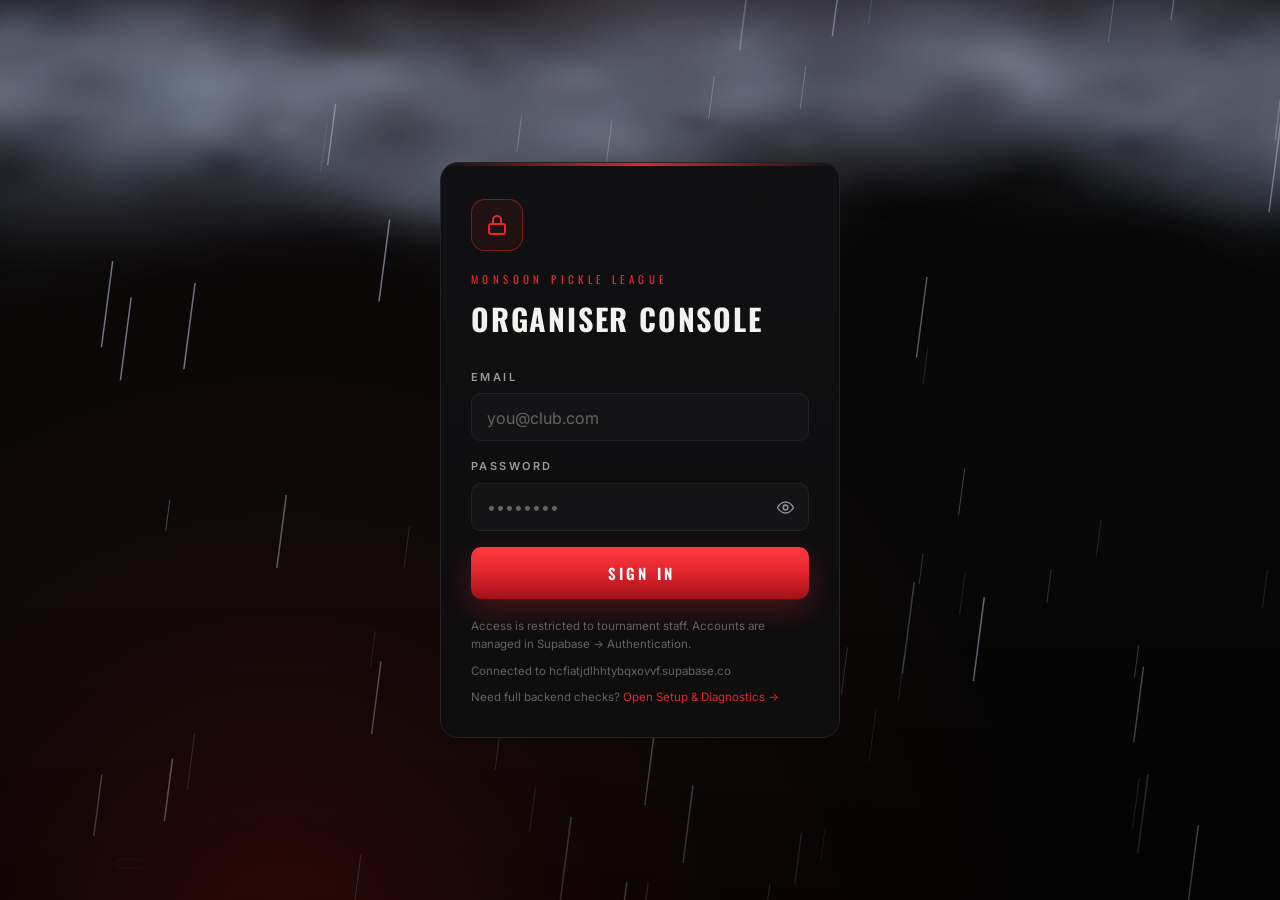
==== commit 78ac4eee: "feat: knockout ties get team sheets too The Team Sheets tab only listed ties with both teams known, " ====
--- a/admin/index.html
+++ b/admin/index.html
@@ -10,8 +10,8 @@
   <link rel="preconnect" href="https://fonts.googleapis.com" />
   <link rel="preconnect" href="https://fonts.gstatic.com" crossorigin />
   <link href="https://fonts.googleapis.com/css2?family=Oswald:wght@500;600;700&family=Inter:wght@400;500;600;700&family=Barlow+Condensed:wght@400;500;600;700&family=Barlow:wght@300;400;500;600&display=swap" rel="stylesheet" />
-  <link rel="stylesheet" href="css/mn-card.css?v=202608221100" />
-  <link rel="stylesheet" href="css/admin.css?v=202608221100" />
+  <link rel="stylesheet" href="css/mn-card.css?v=202608221600" />
+  <link rel="stylesheet" href="css/admin.css?v=202608221600" />
 </head>
 <body>
 
@@ -235,11 +235,14 @@
         <div class="filters">
           <input type="search" id="shQ" placeholder="Search a team…" />
           <select id="shGroup">
-            <option value="">All groups</option>
+            <option value="">All ties</option>
             <option value="A">Group A</option>
             <option value="B">Group B</option>
             <option value="C">Group C</option>
             <option value="D">Group D</option>
+            <option value="qf">Quarter-finals</option>
+            <option value="sf">Semi-finals</option>
+            <option value="final">The final</option>
           </select>
         </div>
         <div class="toolbar-actions">
@@ -682,13 +685,13 @@
   <div class="lightbox" id="lightbox" hidden><img alt="Attachment preview" id="lightboxImg" /></div>
   <div class="toasts" id="toasts" aria-live="polite"></div>
 
-  <script src="js/mpl-format.js?v=202608221100"></script>
-  <script src="js/mn-sky.js?v=202608221100"></script>
-  <script src="js/mn-card.js?v=202608221100"></script>
-  <script src="js/mn-pw.js?v=202608221100"></script>
-  <script src="js/mn-sold.js?v=202608221100"></script>
+  <script src="js/mpl-format.js?v=202608221600"></script>
+  <script src="js/mn-sky.js?v=202608221600"></script>
+  <script src="js/mn-card.js?v=202608221600"></script>
+  <script src="js/mn-pw.js?v=202608221600"></script>
+  <script src="js/mn-sold.js?v=202608221600"></script>
   <script src="js/vendor/supabase.js" defer></script>
-  <script src="js/config.js?v=202608221100"></script>
-  <script src="js/admin.js?v=202608221100" defer></script>
+  <script src="js/config.js?v=202608221600"></script>
+  <script src="js/admin.js?v=202608221600" defer></script>
 </body>
 </html>
--- a/admin/css/admin.css
+++ b/admin/css/admin.css
@@ -2414,3 +2414,49 @@
   .sq-in.phone { grid-column: 1 / -1; }
   .sq-r { height: 40px; }
 }
+
+/* ------------------------------------------------------------
+   SEATING A KNOCKOUT
+   The bracket fills itself from the league table; this is the
+   organiser's override, and the place a quarter-final waits.
+   ------------------------------------------------------------ */
+.sh-seat {
+  background: var(--panel-2);
+  border: 1px solid var(--line);
+  border-left: 3px solid var(--line-strong);
+  border-radius: var(--radius-sm);
+  padding: 12px 14px;
+  margin-bottom: 14px;
+}
+.sh-seat.manual { border-left-color: var(--warn); }
+
+.sh-seat-h {
+  font-family: var(--font-display);
+  font-size: 12.5px;
+  letter-spacing: 0.12em;
+  text-transform: uppercase;
+  color: var(--text-dim);
+  margin-bottom: 10px;
+}
+.sh-seat-h i { font-style: normal; color: var(--text-faint); margin: 0 4px; }
+
+.sh-seat-row { display: flex; flex-wrap: wrap; align-items: center; gap: 8px; }
+.sh-seat-sel {
+  flex: 1 1 190px;
+  min-width: 0;
+  background: var(--panel);
+  border: 1px solid var(--line-strong);
+  color: var(--text);
+  border-radius: 8px;
+  padding: 9px 10px;
+  font-family: inherit;
+  font-size: 13px;
+}
+.sh-seat-sel:focus { outline: none; border-color: var(--red); }
+.sh-seat-v { color: var(--text-faint); font-size: 11px; text-transform: uppercase; letter-spacing: 0.1em; }
+.sh-seat-note { margin-top: 9px; font-size: 12px; color: var(--text-faint); line-height: 1.55; }
+
+@media (max-width: 760px), (pointer: coarse) {
+  .sh-seat-sel { min-height: 44px; font-size: 16px; flex-basis: 100%; }
+  .sh-seat-v { display: none; }
+}
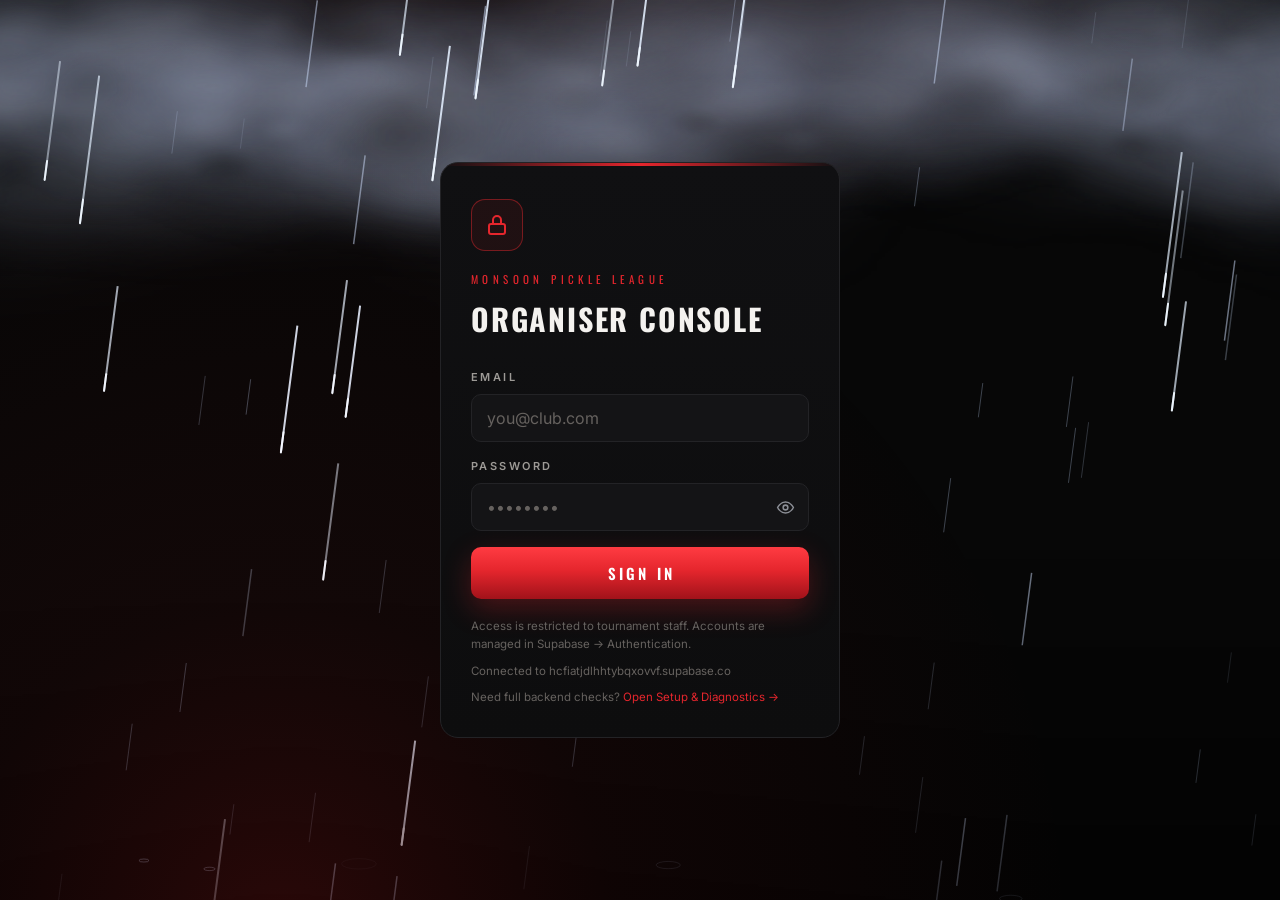
==== commit 26da644b: "feat: one league table for both apps, and a layout that fits the screen THE POINTS COLUMN WAS OFF-SC" ====
--- a/admin/index.html
+++ b/admin/index.html
@@ -10,8 +10,8 @@
   <link rel="preconnect" href="https://fonts.googleapis.com" />
   <link rel="preconnect" href="https://fonts.gstatic.com" crossorigin />
   <link href="https://fonts.googleapis.com/css2?family=Oswald:wght@500;600;700&family=Inter:wght@400;500;600;700&family=Barlow+Condensed:wght@400;500;600;700&family=Barlow:wght@300;400;500;600&display=swap" rel="stylesheet" />
-  <link rel="stylesheet" href="css/mn-card.css?v=202608221600" />
-  <link rel="stylesheet" href="css/admin.css?v=202608221600" />
+  <link rel="stylesheet" href="css/mn-card.css?v=202608222000" />
+  <link rel="stylesheet" href="css/admin.css?v=202608222000" />
 </head>
 <body>
 
@@ -685,13 +685,14 @@
   <div class="lightbox" id="lightbox" hidden><img alt="Attachment preview" id="lightboxImg" /></div>
   <div class="toasts" id="toasts" aria-live="polite"></div>
 
-  <script src="js/mpl-format.js?v=202608221600"></script>
-  <script src="js/mn-sky.js?v=202608221600"></script>
-  <script src="js/mn-card.js?v=202608221600"></script>
-  <script src="js/mn-pw.js?v=202608221600"></script>
-  <script src="js/mn-sold.js?v=202608221600"></script>
+  <script src="js/mpl-format.js?v=202608222000"></script>
+  <script src="js/mpl-standings.js?v=202608222000"></script>
+  <script src="js/mn-sky.js?v=202608222000"></script>
+  <script src="js/mn-card.js?v=202608222000"></script>
+  <script src="js/mn-pw.js?v=202608222000"></script>
+  <script src="js/mn-sold.js?v=202608222000"></script>
   <script src="js/vendor/supabase.js" defer></script>
-  <script src="js/config.js?v=202608221600"></script>
-  <script src="js/admin.js?v=202608221600" defer></script>
+  <script src="js/config.js?v=202608222000"></script>
+  <script src="js/admin.js?v=202608222000" defer></script>
 </body>
 </html>
--- a/admin/css/admin.css
+++ b/admin/css/admin.css
@@ -2460,3 +2460,186 @@
   .sh-seat-sel { min-height: 44px; font-size: 16px; flex-basis: 100%; }
   .sh-seat-v { display: none; }
 }
+
+/* ============================================================
+   LEAGUE TABLE — shared by the console and the open board.
+   Copied byte-for-byte into both stylesheets: edit both, or neither.
+
+   One DOM, two layouts. On a laptop it reads as a table. On a phone
+   the columns would need a sideways swipe, and the column people came
+   for — Points — would be the one hidden, so below 760px each team
+   becomes a row with its points held on the right and the six working
+   numbers labelled underneath.
+   ============================================================ */
+.st-group {
+  background: var(--panel);
+  border: 1px solid var(--line);
+  border-radius: var(--radius);
+  overflow: hidden;
+  margin-bottom: 16px;
+}
+
+.st-head {
+  display: flex;
+  align-items: center;
+  gap: 11px;
+  padding: 13px 16px;
+  background: linear-gradient(100deg, rgba(229,38,45,0.14), transparent 70%);
+  border-bottom: 1px solid var(--line);
+}
+.st-badge {
+  flex: none;
+  width: 26px; height: 26px;
+  display: grid; place-items: center;
+  border-radius: 8px;
+  background: var(--red);
+  color: #fff;
+  font-family: var(--font-display);
+  font-size: 14px; font-weight: 700;
+}
+.st-title {
+  font-family: var(--font-display);
+  font-size: 16px; font-weight: 600;
+  letter-spacing: 0.08em; text-transform: uppercase;
+}
+.st-qnote {
+  margin-left: auto;
+  font-size: 10.5px; letter-spacing: 0.14em; text-transform: uppercase;
+  color: var(--text-faint); white-space: nowrap;
+}
+
+.st-table { display: flex; flex-direction: column; }
+
+.st-hrow, .st-row {
+  display: grid;
+  grid-template-columns: 58px minmax(0, 1fr) auto 74px;
+  align-items: center;
+  gap: 10px;
+  padding: 11px 16px;
+}
+
+.st-hrow {
+  padding-top: 9px; padding-bottom: 9px;
+  background: var(--panel-2);
+  border-bottom: 1px solid var(--line);
+  font-size: 10.5px; letter-spacing: 0.12em; text-transform: uppercase;
+  color: var(--text-faint);
+}
+.st-hrow .st-nums { display: flex; gap: 0; }
+.st-hrow .st-n { width: 46px; text-align: right; }
+.st-hrow .st-pts { text-align: right; }
+
+.st-row { border-top: 1px solid rgba(255,255,255,0.05); transition: background 0.15s; }
+.st-row:first-of-type { border-top: none; }
+.st-row.q { background: linear-gradient(90deg, rgba(47,191,113,0.09), transparent 55%); }
+.st-row.q::before {
+  content: ""; position: absolute; left: 0; width: 3px; height: 100%; background: var(--ok);
+}
+.st-row { position: relative; }
+.st-row.tap { cursor: pointer; }
+.st-row.tap:hover { background: rgba(255,255,255,0.04); }
+.st-row.tap:focus-visible { outline: 2px solid var(--red); outline-offset: -2px; }
+
+.st-rank { display: flex; align-items: baseline; gap: 5px; }
+.st-rank b { font-family: var(--font-display); font-size: 19px; font-variant-numeric: tabular-nums; }
+.st-q {
+  font-style: normal; font-size: 9.5px; font-weight: 700; letter-spacing: 0.06em;
+  color: #0b1f14; background: var(--ok); border-radius: 4px; padding: 1px 4px;
+}
+
+.st-team { min-width: 0; display: flex; flex-direction: column; gap: 1px; }
+.st-team b {
+  font-family: var(--font-display); font-size: 15px; font-weight: 600;
+  letter-spacing: 0.04em; text-transform: uppercase; line-height: 1.15;
+  overflow-wrap: anywhere;
+}
+.st-team small { font-size: 11.5px; color: var(--text-faint); line-height: 1.3; overflow-wrap: anywhere; }
+
+.st-nums { display: flex; gap: 0; }
+.st-n {
+  width: 46px; text-align: right; font-size: 14px;
+  font-variant-numeric: tabular-nums; color: var(--text-dim);
+}
+.st-n i { display: none; }
+.st-n.win { color: var(--text); font-weight: 600; }
+.st-n.up { color: var(--ok); }
+.st-n.down { color: #ff8b8e; }
+
+.st-pts {
+  display: flex; align-items: baseline; justify-content: flex-end; gap: 4px;
+  font-variant-numeric: tabular-nums;
+}
+.st-pts b { font-family: var(--font-display); font-size: 21px; color: var(--red); }
+.st-pts i, .st-pts em { display: none; }
+
+.st-legend {
+  background: var(--panel);
+  border: 1px solid var(--line);
+  border-radius: var(--radius-sm);
+  padding: 13px 16px;
+  margin-bottom: 8px;
+}
+.st-legend-h {
+  font-family: var(--font-display); font-size: 11px; letter-spacing: 0.16em;
+  text-transform: uppercase; color: var(--red); margin-bottom: 10px;
+}
+.st-legend ul { list-style: none; display: flex; flex-wrap: wrap; gap: 8px 18px; }
+.st-legend li { display: flex; align-items: baseline; gap: 7px; font-size: 12.5px; color: var(--text-dim); }
+.st-legend b {
+  font-family: var(--font-display); font-size: 13px; color: var(--text);
+  min-width: 20px; text-align: right;
+}
+.st-legend b.red { color: var(--red); }
+.st-legend b.down { color: #ff8b8e; }
+
+/* ---- the phone ---- */
+@media (max-width: 760px) {
+  .st-hrow { display: none; }
+
+  .st-row {
+    grid-template-columns: 42px minmax(0, 1fr) auto;
+    grid-template-areas:
+      "rank team pts"
+      "nums nums nums";
+    row-gap: 9px;
+    padding: 13px 14px;
+  }
+  .st-rank { grid-area: rank; }
+  .st-team { grid-area: team; }
+  .st-pts  { grid-area: pts; }
+  .st-nums { grid-area: nums; }
+
+  .st-team b { font-size: 15.5px; }
+
+  .st-nums {
+    display: grid;
+    grid-template-columns: repeat(6, minmax(0, 1fr));
+    gap: 4px;
+    padding-top: 9px;
+    border-top: 1px solid rgba(255,255,255,0.06);
+  }
+  .st-n {
+    width: auto;
+    display: flex; flex-direction: column; align-items: center; gap: 1px;
+    font-size: 14px; color: var(--text);
+  }
+  .st-n i {
+    display: block; font-style: normal; font-size: 9.5px; letter-spacing: 0.1em;
+    text-transform: uppercase; color: var(--text-faint);
+  }
+
+  .st-pts b { font-size: 26px; line-height: 1; }
+  .st-pts i {
+    display: block; font-style: normal; font-size: 9.5px; letter-spacing: 0.14em;
+    text-transform: uppercase; color: var(--text-faint);
+  }
+  .st-pts em { display: block; font-style: normal; font-size: 10px; color: var(--text-faint); }
+  .st-row.open .st-pts em { transform: rotate(180deg); color: var(--red); }
+
+  .st-legend ul { gap: 7px 14px; }
+  .st-legend li { font-size: 12px; }
+}
+
+@media (max-width: 380px) {
+  .st-nums { grid-template-columns: repeat(3, minmax(0, 1fr)); row-gap: 8px; }
+}
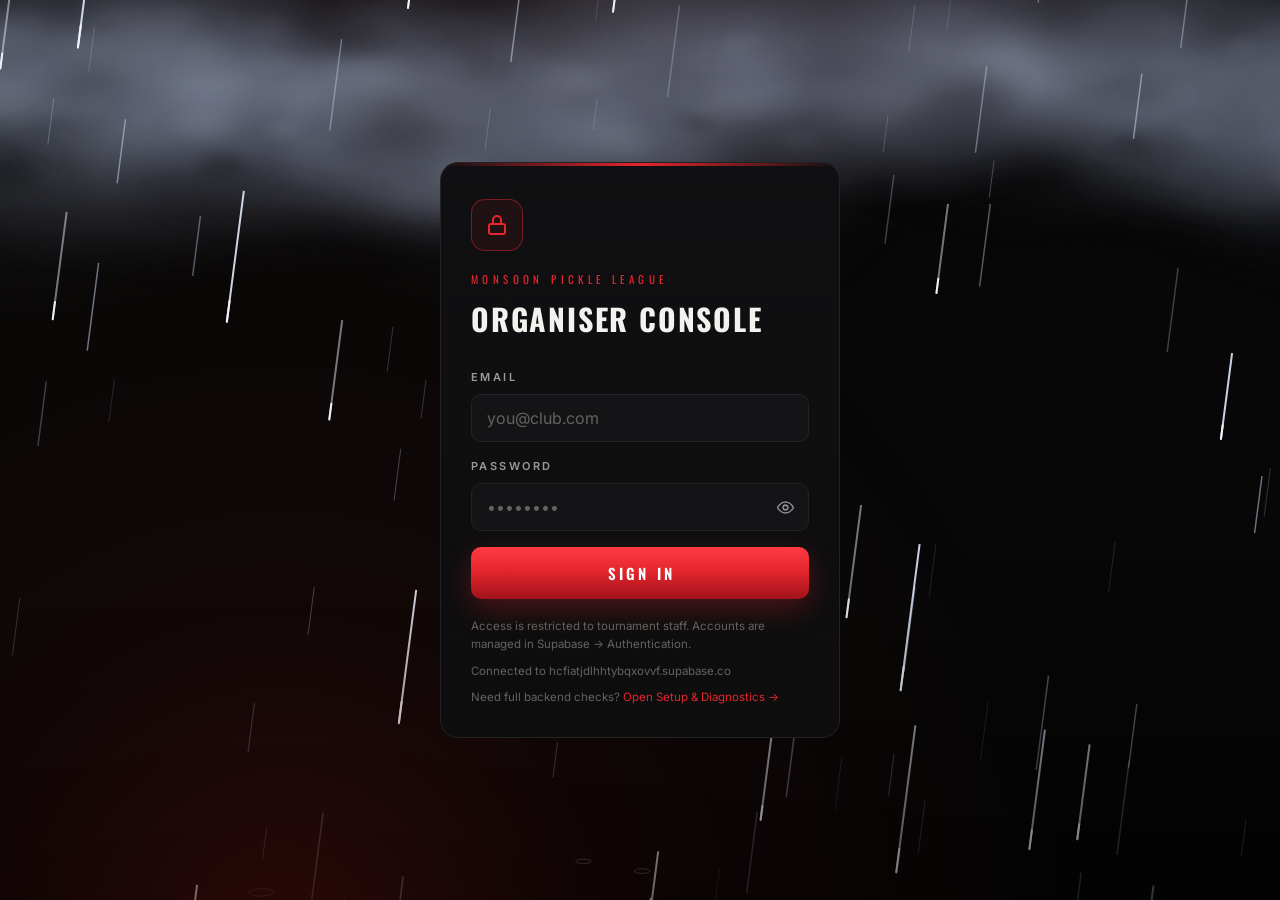
==== commit 8c36bf34: "fix: the singles is a B, and match 1 is always A with B The tie had a branch in it: the singles coul" ====
--- a/admin/index.html
+++ b/admin/index.html
@@ -10,8 +10,8 @@
   <link rel="preconnect" href="https://fonts.googleapis.com" />
   <link rel="preconnect" href="https://fonts.gstatic.com" crossorigin />
   <link href="https://fonts.googleapis.com/css2?family=Oswald:wght@500;600;700&family=Inter:wght@400;500;600;700&family=Barlow+Condensed:wght@400;500;600;700&family=Barlow:wght@300;400;500;600&display=swap" rel="stylesheet" />
-  <link rel="stylesheet" href="css/mn-card.css?v=202608222000" />
-  <link rel="stylesheet" href="css/admin.css?v=202608222000" />
+  <link rel="stylesheet" href="css/mn-card.css?v=202608230400" />
+  <link rel="stylesheet" href="css/admin.css?v=202608230400" />
 </head>
 <body>
 
@@ -685,14 +685,14 @@
   <div class="lightbox" id="lightbox" hidden><img alt="Attachment preview" id="lightboxImg" /></div>
   <div class="toasts" id="toasts" aria-live="polite"></div>
 
-  <script src="js/mpl-format.js?v=202608222000"></script>
-  <script src="js/mpl-standings.js?v=202608222000"></script>
-  <script src="js/mn-sky.js?v=202608222000"></script>
-  <script src="js/mn-card.js?v=202608222000"></script>
-  <script src="js/mn-pw.js?v=202608222000"></script>
-  <script src="js/mn-sold.js?v=202608222000"></script>
+  <script src="js/mpl-format.js?v=202608230400"></script>
+  <script src="js/mpl-standings.js?v=202608230400"></script>
+  <script src="js/mn-sky.js?v=202608230400"></script>
+  <script src="js/mn-card.js?v=202608230400"></script>
+  <script src="js/mn-pw.js?v=202608230400"></script>
+  <script src="js/mn-sold.js?v=202608230400"></script>
   <script src="js/vendor/supabase.js" defer></script>
-  <script src="js/config.js?v=202608222000"></script>
-  <script src="js/admin.js?v=202608222000" defer></script>
+  <script src="js/config.js?v=202608230400"></script>
+  <script src="js/admin.js?v=202608230400" defer></script>
 </body>
 </html>
